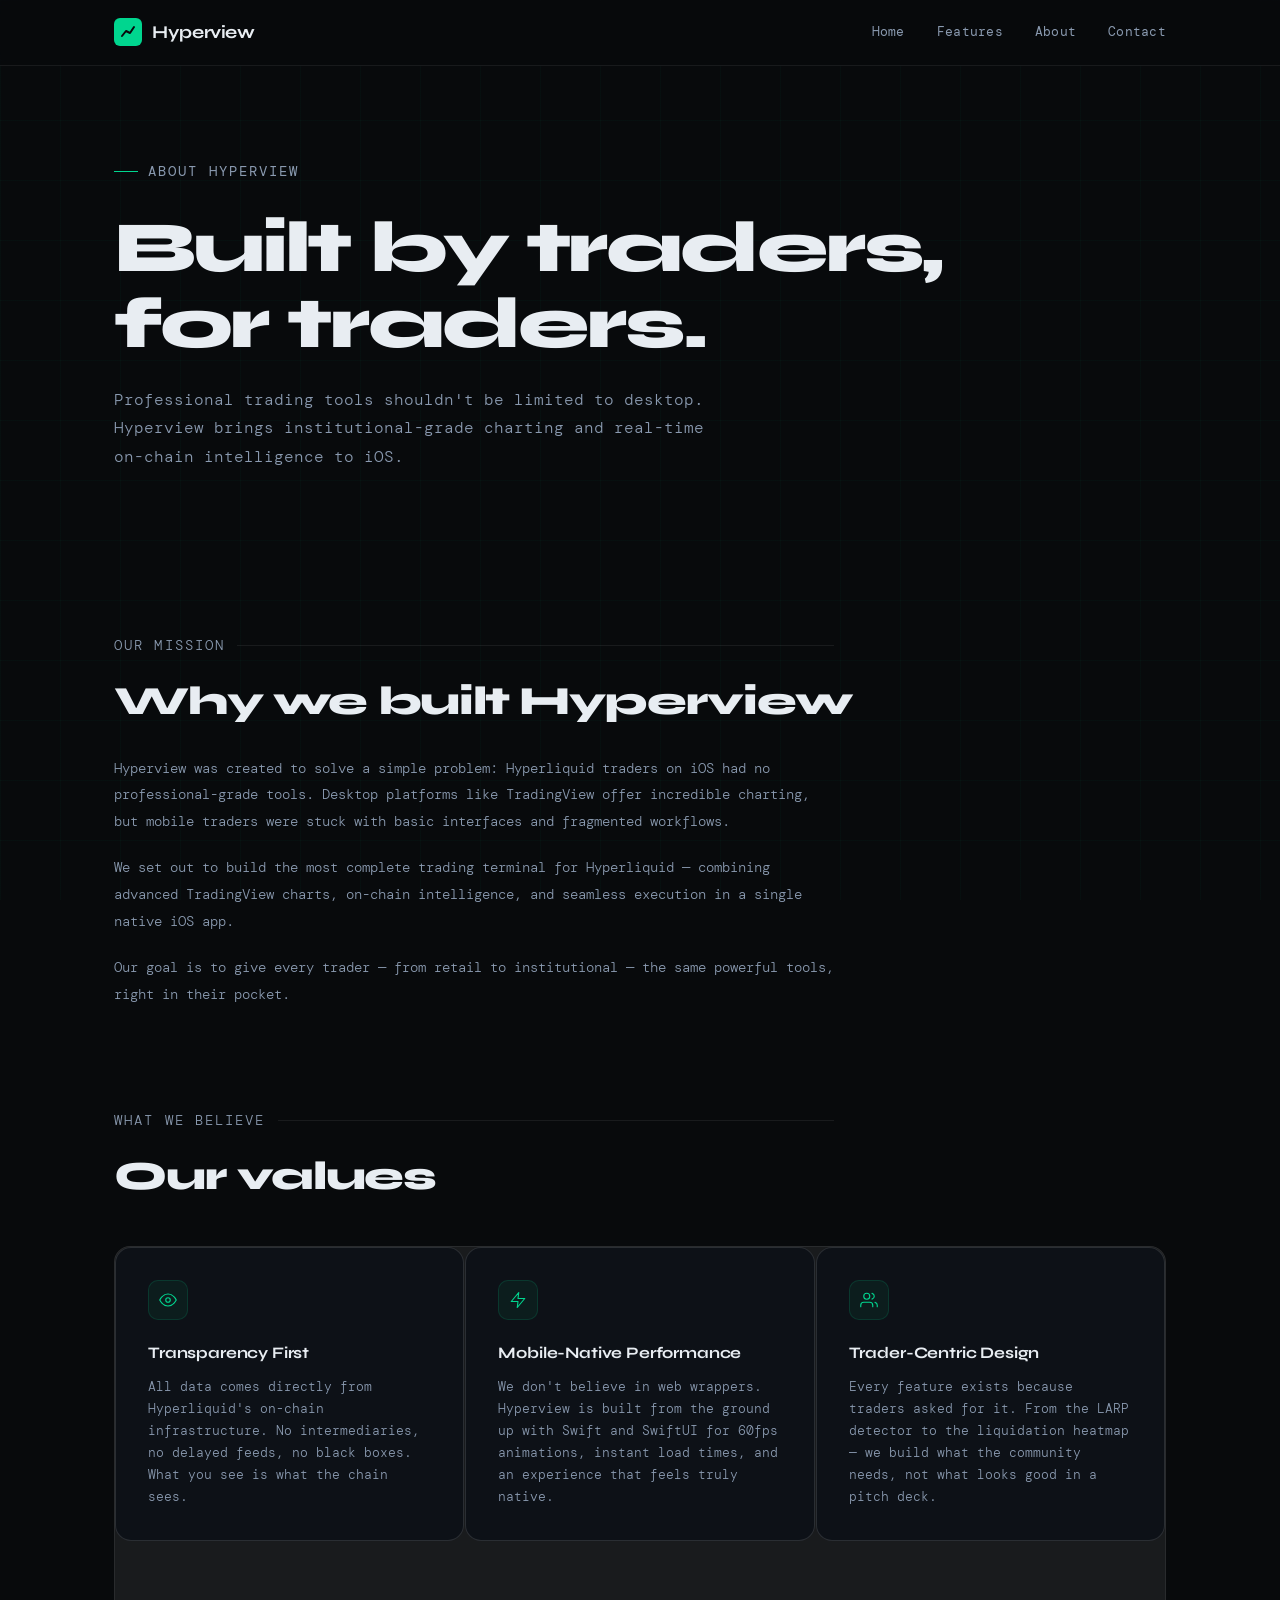
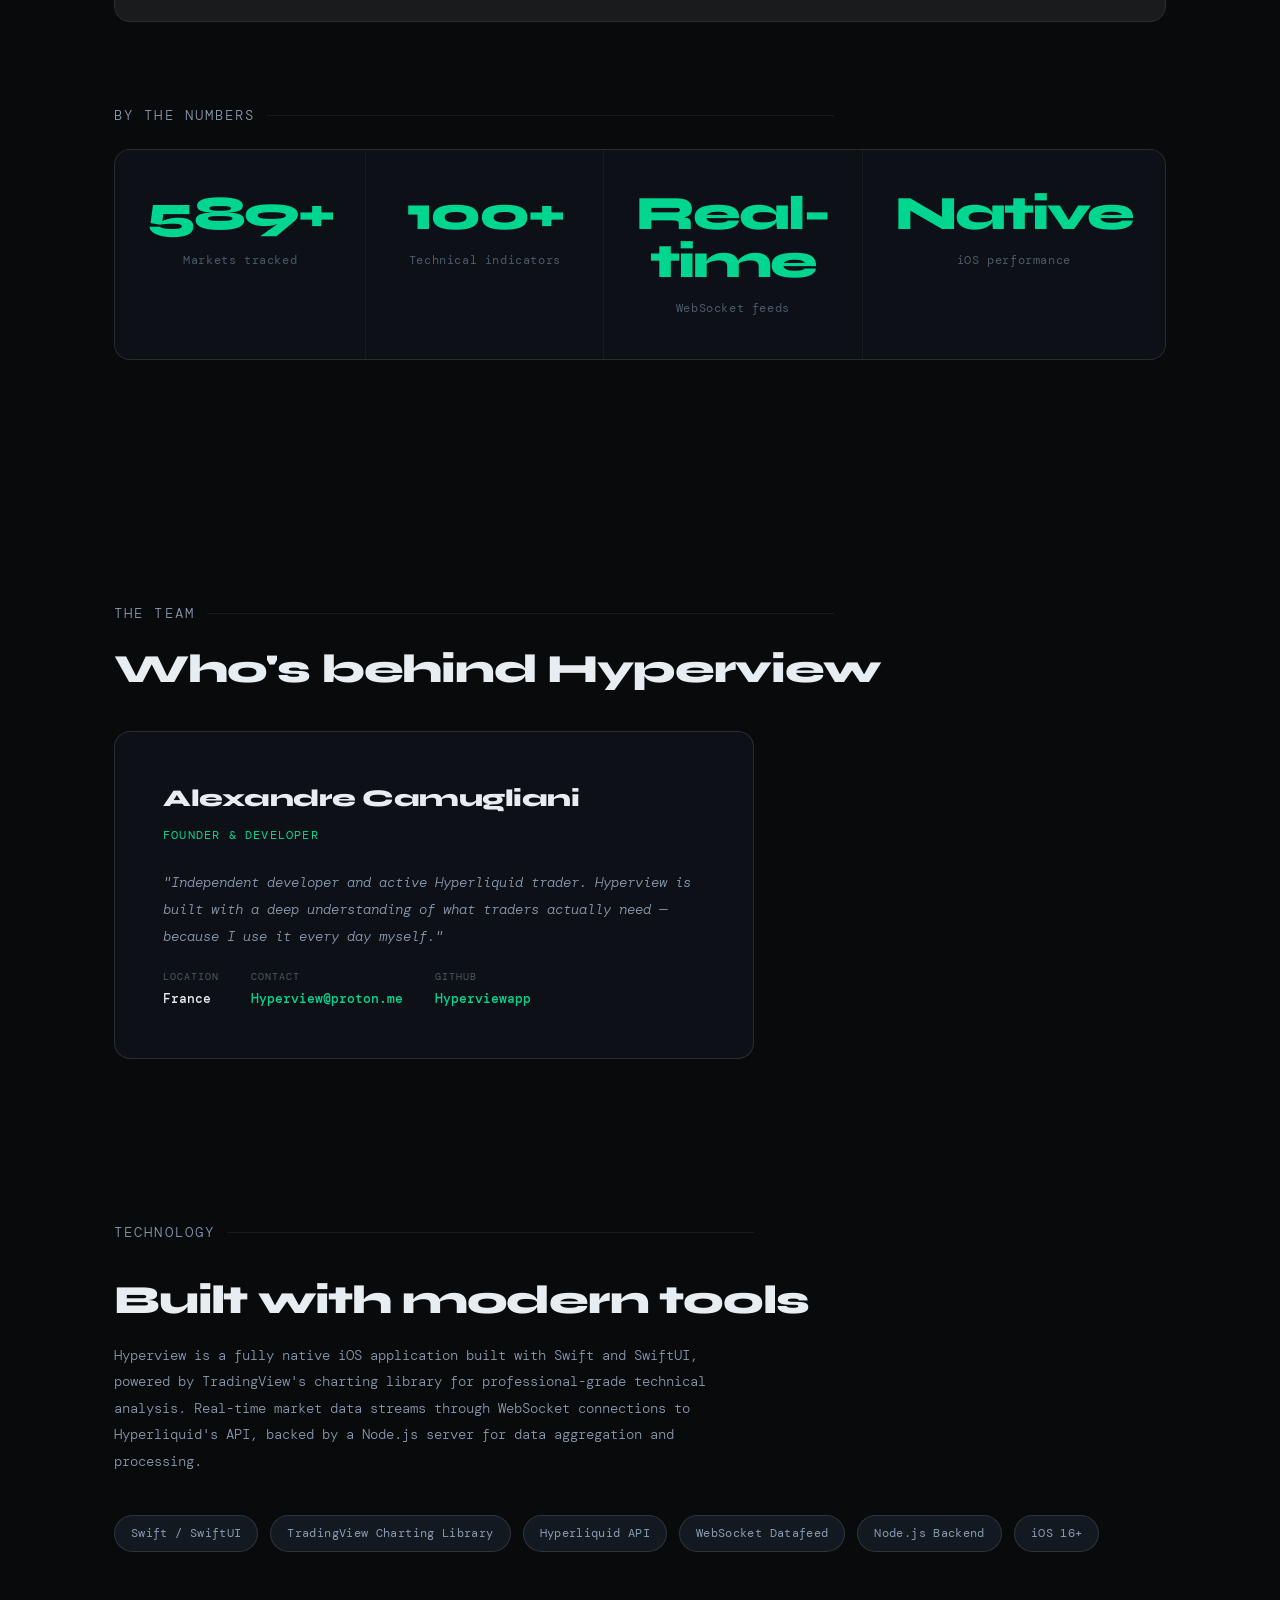
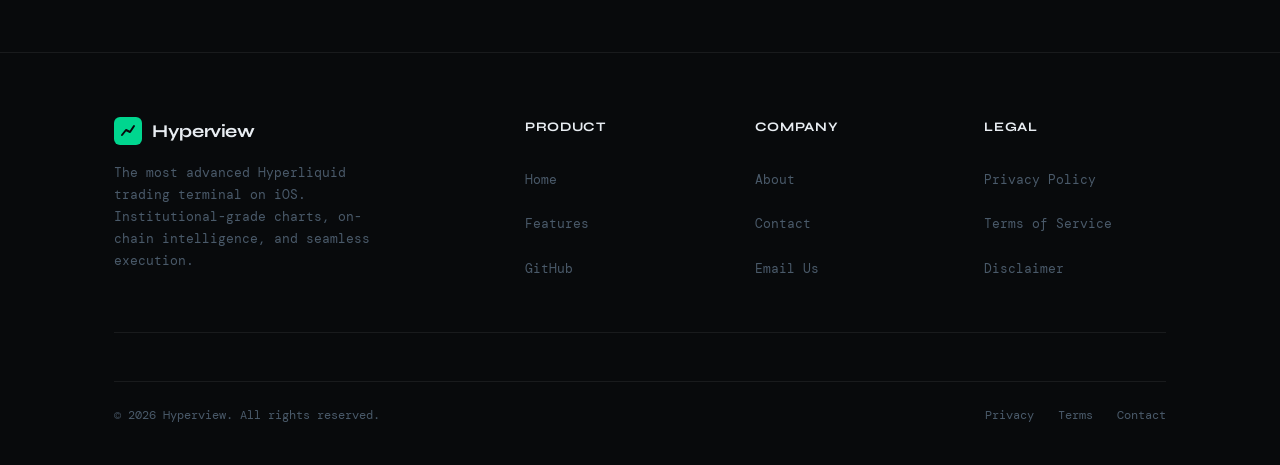
==== about.html @ 6c8280b0 "Add full website with subpages for TradingView partnership - Updated index.html with shared CSS, pro" ====
<!DOCTYPE html>
<html lang="en">
<head>
<meta charset="UTF-8">
<meta name="viewport" content="width=device-width, initial-scale=1.0">
<title>About — Hyperview</title>
<meta name="description" content="About Hyperview — the team and mission behind the most advanced Hyperliquid trading terminal on iOS.">
<link rel="preconnect" href="https://fonts.googleapis.com">
<link href="https://fonts.googleapis.com/css2?family=DM+Mono:wght@300;400;500&family=Syne:wght@400;500;600;700;800&display=swap" rel="stylesheet">
<link rel="stylesheet" href="style.css">
<style>
  /* Page-specific styles */
  .page-header {
    padding: 160px 0 80px;
    position: relative;
    z-index: 1;
  }

  .page-header h1 {
    font-size: clamp(42px, 7vw, 72px);
    font-weight: 800;
    line-height: 1.05;
    letter-spacing: -0.04em;
    margin-bottom: 24px;
  }

  .page-header .subtitle {
    font-family: 'DM Mono', monospace;
    font-size: 16px;
    color: var(--text2);
    max-width: 600px;
    line-height: 1.8;
    font-weight: 300;
  }

  .content-section {
    padding: 80px 0;
    position: relative;
    z-index: 1;
  }

  .content-section h2 {
    font-size: clamp(28px, 3.5vw, 40px);
    font-weight: 800;
    letter-spacing: -0.03em;
    line-height: 1.1;
    margin-bottom: 32px;
  }

  .content-section p {
    font-family: 'DM Mono', monospace;
    font-size: 14px;
    color: var(--text2);
    line-height: 1.9;
    font-weight: 300;
    max-width: 720px;
    margin-bottom: 20px;
  }

  .values-grid {
    display: grid;
    grid-template-columns: repeat(3, 1fr);
    gap: 1px;
    background: var(--border);
    border: 1px solid var(--border);
    border-radius: 16px;
    overflow: hidden;
    margin-top: 48px;
  }

  .value-card {
    background: var(--bg2);
    padding: 40px 32px;
    transition: background 0.2s;
  }

  .value-card:hover {
    background: var(--bg3);
  }

  .value-card h3 {
    font-size: 18px;
    font-weight: 700;
    margin-bottom: 16px;
    letter-spacing: -0.01em;
    color: var(--text);
  }

  .value-card p {
    font-family: 'DM Mono', monospace;
    font-size: 13px;
    color: var(--text2);
    line-height: 1.8;
    font-weight: 300;
    margin-bottom: 0;
    max-width: none;
  }

  .value-icon {
    width: 40px;
    height: 40px;
    background: var(--green-dim2);
    border: 1px solid rgba(0,214,143,0.15);
    border-radius: 10px;
    display: flex;
    align-items: center;
    justify-content: center;
    margin-bottom: 20px;
  }

  .value-icon svg {
    width: 18px;
    height: 18px;
    stroke: var(--green);
    fill: none;
    stroke-width: 1.5;
    stroke-linecap: round;
    stroke-linejoin: round;
  }

  .team-card {
    background: var(--bg2);
    border: 1px solid var(--border2);
    border-radius: 16px;
    padding: 48px;
    max-width: 640px;
    margin-top: 40px;
  }

  .team-name {
    font-size: 24px;
    font-weight: 800;
    letter-spacing: -0.02em;
    margin-bottom: 8px;
  }

  .team-role {
    font-family: 'DM Mono', monospace;
    font-size: 12px;
    color: var(--green);
    letter-spacing: 0.1em;
    text-transform: uppercase;
    margin-bottom: 24px;
  }

  .team-bio {
    font-family: 'DM Mono', monospace;
    font-size: 14px;
    color: var(--text2);
    line-height: 1.9;
    font-weight: 300;
    margin-bottom: 24px;
    font-style: italic;
  }

  .team-meta {
    display: flex;
    gap: 32px;
    flex-wrap: wrap;
  }

  .team-meta-item {
    display: flex;
    flex-direction: column;
    gap: 4px;
  }

  .team-meta-label {
    font-family: 'DM Mono', monospace;
    font-size: 10px;
    color: var(--text3);
    letter-spacing: 0.1em;
    text-transform: uppercase;
  }

  .team-meta-val {
    font-family: 'DM Mono', monospace;
    font-size: 13px;
    color: var(--text);
    font-weight: 500;
  }

  .team-meta-val a {
    color: var(--green);
    text-decoration: none;
    transition: color 0.2s;
  }

  .team-meta-val a:hover {
    color: var(--green2);
  }

  .tech-section {
    padding: 80px 0 100px;
    position: relative;
    z-index: 1;
  }

  .tech-section h2 {
    font-size: clamp(28px, 3.5vw, 40px);
    font-weight: 800;
    letter-spacing: -0.03em;
    line-height: 1.1;
    margin-bottom: 20px;
  }

  .tech-section p {
    font-family: 'DM Mono', monospace;
    font-size: 14px;
    color: var(--text2);
    line-height: 1.9;
    font-weight: 300;
    max-width: 640px;
    margin-bottom: 32px;
  }

  /* Footer full */
  .footer-full {
    border-top: 1px solid var(--border);
    padding: 64px 0 40px;
    position: relative;
    z-index: 1;
  }

  .footer-grid {
    display: grid;
    grid-template-columns: 2fr 1fr 1fr 1fr;
    gap: 48px;
    margin-bottom: 48px;
  }

  .footer-brand p {
    font-family: 'DM Mono', monospace;
    font-size: 13px;
    color: var(--text3);
    line-height: 1.7;
    margin-top: 16px;
    max-width: 280px;
  }

  .footer-col h4 {
    font-size: 13px;
    font-weight: 700;
    letter-spacing: 0.05em;
    text-transform: uppercase;
    color: var(--text);
    margin-bottom: 20px;
  }

  .footer-col a {
    display: block;
    font-family: 'DM Mono', monospace;
    font-size: 13px;
    color: var(--text3);
    text-decoration: none;
    margin-bottom: 12px;
    transition: color 0.2s;
  }

  .footer-col a:hover {
    color: var(--green);
  }

  .footer-bottom {
    border-top: 1px solid var(--border);
    padding-top: 24px;
    display: flex;
    align-items: center;
    justify-content: space-between;
    flex-wrap: wrap;
    gap: 16px;
  }

  .footer-bottom p {
    font-family: 'DM Mono', monospace;
    font-size: 12px;
    color: var(--text3);
  }

  .footer-legal {
    display: flex;
    gap: 24px;
  }

  .footer-legal a {
    font-family: 'DM Mono', monospace;
    font-size: 12px;
    color: var(--text3);
    text-decoration: none;
    transition: color 0.2s;
  }

  .footer-legal a:hover {
    color: var(--green);
  }

  /* Nav links for multi-page */
  .nav-links {
    display: flex;
    align-items: center;
    gap: 32px;
  }

  .nav-links a {
    font-family: 'DM Mono', monospace;
    font-size: 13px;
    color: var(--text2);
    text-decoration: none;
    transition: color 0.2s;
    letter-spacing: 0.02em;
  }

  .nav-links a:hover {
    color: var(--green);
  }

  .menu-toggle {
    display: none;
    flex-direction: column;
    gap: 5px;
    background: none;
    border: none;
    cursor: pointer;
    padding: 4px;
  }

  .menu-toggle span {
    display: block;
    width: 20px;
    height: 2px;
    background: var(--text);
    border-radius: 1px;
    transition: transform 0.2s, opacity 0.2s;
  }

  @media (max-width: 768px) {
    .values-grid {
      grid-template-columns: 1fr;
    }

    .footer-grid {
      grid-template-columns: 1fr 1fr;
      gap: 32px;
    }

    .nav-links {
      display: none;
      position: absolute;
      top: 100%;
      left: 0;
      right: 0;
      flex-direction: column;
      background: rgba(8,10,12,0.95);
      backdrop-filter: blur(12px);
      padding: 24px;
      gap: 16px;
      border-bottom: 1px solid var(--border);
    }

    nav.nav-open .nav-links {
      display: flex;
    }

    .menu-toggle {
      display: flex;
    }

    .team-card {
      padding: 32px 24px;
    }
  }

  @media (max-width: 480px) {
    .footer-grid {
      grid-template-columns: 1fr;
      gap: 32px;
    }

    .team-meta {
      flex-direction: column;
      gap: 16px;
    }
  }
</style>
</head>
<body>

<nav>
  <div class="inner">
    <a href="/" class="logo">
      <div class="logo-mark"><svg viewBox="0 0 16 16"><path d="M2 12 L6 7 L10 9 L14 3" stroke="#080a0c" stroke-width="2" fill="none" stroke-linecap="round" stroke-linejoin="round"/></svg></div>
      Hyperview
    </a>
    <div class="nav-links">
      <a href="/">Home</a>
      <a href="/features.html">Features</a>
      <a href="/about.html">About</a>
      <a href="/contact.html">Contact</a>
    </div>
    <button class="menu-toggle" onclick="document.querySelector('nav').classList.toggle('nav-open')"><span></span><span></span><span></span></button>
  </div>
</nav>

<main>

  <!-- PAGE HEADER -->
  <div class="page-header">
    <div class="container">
      <div class="fade-up">
        <p class="hero-eyebrow">About Hyperview</p>
      </div>
      <div class="fade-up">
        <h1>Built by traders,<br>for traders.</h1>
      </div>
      <div class="fade-up">
        <p class="subtitle">Professional trading tools shouldn't be limited to desktop. Hyperview brings institutional-grade charting and real-time on-chain intelligence to iOS.</p>
      </div>
    </div>
  </div>

  <!-- OUR MISSION -->
  <section class="content-section">
    <div class="container">
      <p class="section-label">Our Mission</p>
      <h2>Why we built <span class="accent">Hyperview</span></h2>
      <p>Hyperview was created to solve a simple problem: Hyperliquid traders on iOS had no professional-grade tools. Desktop platforms like TradingView offer incredible charting, but mobile traders were stuck with basic interfaces and fragmented workflows.</p>
      <p>We set out to build the most complete trading terminal for Hyperliquid — combining advanced TradingView charts, on-chain intelligence, and seamless execution in a single native iOS app.</p>
      <p>Our goal is to give every trader — from retail to institutional — the same powerful tools, right in their pocket.</p>
    </div>
  </section>

  <!-- WHAT WE BELIEVE -->
  <section class="content-section" style="padding-top: 0;">
    <div class="container">
      <p class="section-label">What We Believe</p>
      <h2>Our values</h2>
      <div class="values-grid">
        <div class="value-card">
          <div class="value-icon">
            <svg viewBox="0 0 24 24"><path d="M1 12s4-8 11-8 11 8 11 8-4 8-11 8-11-8-11-8z"/><circle cx="12" cy="12" r="3"/></svg>
          </div>
          <h3>Transparency First</h3>
          <p>All data comes directly from Hyperliquid's on-chain infrastructure. No intermediaries, no delayed feeds, no black boxes. What you see is what the chain sees.</p>
        </div>
        <div class="value-card">
          <div class="value-icon">
            <svg viewBox="0 0 24 24"><path d="M13 2L3 14h9l-1 8 10-12h-9l1-8z"/></svg>
          </div>
          <h3>Mobile-Native Performance</h3>
          <p>We don't believe in web wrappers. Hyperview is built from the ground up with Swift and SwiftUI for 60fps animations, instant load times, and an experience that feels truly native.</p>
        </div>
        <div class="value-card">
          <div class="value-icon">
            <svg viewBox="0 0 24 24"><path d="M17 21v-2a4 4 0 0 0-4-4H5a4 4 0 0 0-4 4v2"/><circle cx="9" cy="7" r="4"/><path d="M23 21v-2a4 4 0 0 0-3-3.87"/><path d="M16 3.13a4 4 0 0 1 0 7.75"/></svg>
          </div>
          <h3>Trader-Centric Design</h3>
          <p>Every feature exists because traders asked for it. From the LARP detector to the liquidation heatmap — we build what the community needs, not what looks good in a pitch deck.</p>
        </div>
      </div>
    </div>
  </section>

  <!-- BY THE NUMBERS -->
  <section class="content-section" style="padding-top: 0;">
    <div class="container">
      <p class="section-label">By the Numbers</p>
      <div class="stats-row" style="grid-template-columns: repeat(4, 1fr);">
        <div class="stat-box">
          <span class="stat-num">589+</span>
          <span class="stat-label">Markets tracked</span>
        </div>
        <div class="stat-box">
          <span class="stat-num">100+</span>
          <span class="stat-label">Technical indicators</span>
        </div>
        <div class="stat-box">
          <span class="stat-num">Real-time</span>
          <span class="stat-label">WebSocket feeds</span>
        </div>
        <div class="stat-box">
          <span class="stat-num">Native</span>
          <span class="stat-label">iOS performance</span>
        </div>
      </div>
    </div>
  </section>

  <!-- THE TEAM -->
  <section class="content-section">
    <div class="container">
      <p class="section-label">The Team</p>
      <h2>Who's behind Hyperview</h2>
      <div class="team-card">
        <div class="team-name">Alexandre Camugliani</div>
        <div class="team-role">Founder & Developer</div>
        <p class="team-bio">"Independent developer and active Hyperliquid trader. Hyperview is built with a deep understanding of what traders actually need — because I use it every day myself."</p>
        <div class="team-meta">
          <div class="team-meta-item">
            <span class="team-meta-label">Location</span>
            <span class="team-meta-val">France</span>
          </div>
          <div class="team-meta-item">
            <span class="team-meta-label">Contact</span>
            <span class="team-meta-val"><a href="mailto:Hyperview@proton.me">Hyperview@proton.me</a></span>
          </div>
          <div class="team-meta-item">
            <span class="team-meta-label">GitHub</span>
            <span class="team-meta-val"><a href="https://github.com/Hyperviewapp">Hyperviewapp</a></span>
          </div>
        </div>
      </div>
    </div>
  </section>

  <!-- TECHNOLOGY -->
  <section class="tech-section">
    <div class="container">
      <p class="section-label">Technology</p>
      <h2>Built with modern tools</h2>
      <p>Hyperview is a fully native iOS application built with Swift and SwiftUI, powered by TradingView's charting library for professional-grade technical analysis. Real-time market data streams through WebSocket connections to Hyperliquid's API, backed by a Node.js server for data aggregation and processing.</p>
      <div class="tech-row">
        <span class="tech-pill">Swift / SwiftUI</span>
        <span class="tech-pill">TradingView Charting Library</span>
        <span class="tech-pill">Hyperliquid API</span>
        <span class="tech-pill">WebSocket Datafeed</span>
        <span class="tech-pill">Node.js Backend</span>
        <span class="tech-pill">iOS 16+</span>
      </div>
    </div>
  </section>

</main>

<!-- FOOTER -->
<footer class="footer-full">
  <div class="container">
    <div class="footer-grid">
      <div class="footer-brand">
        <a href="/" class="logo">
          <div class="logo-mark"><svg viewBox="0 0 16 16"><path d="M2 12 L6 7 L10 9 L14 3" stroke="#080a0c" stroke-width="2" fill="none" stroke-linecap="round" stroke-linejoin="round"/></svg></div>
          Hyperview
        </a>
        <p>The most advanced Hyperliquid trading terminal on iOS. Institutional-grade charts, on-chain intelligence, and seamless execution.</p>
      </div>
      <div class="footer-col">
        <h4>Product</h4>
        <a href="/">Home</a>
        <a href="/features.html">Features</a>
        <a href="https://github.com/Hyperviewapp">GitHub</a>
      </div>
      <div class="footer-col">
        <h4>Company</h4>
        <a href="/about.html">About</a>
        <a href="/contact.html">Contact</a>
        <a href="mailto:Hyperview@proton.me">Email Us</a>
      </div>
      <div class="footer-col">
        <h4>Legal</h4>
        <a href="/privacy.html">Privacy Policy</a>
        <a href="/terms.html">Terms of Service</a>
        <a href="/disclaimer.html">Disclaimer</a>
      </div>
    </div>
    <div class="footer-bottom">
      <p>&copy; 2026 Hyperview. All rights reserved.</p>
      <div class="footer-legal">
        <a href="/privacy.html">Privacy</a>
        <a href="/terms.html">Terms</a>
        <a href="/contact.html">Contact</a>
      </div>
    </div>
  </div>
</footer>

</body>
</html>
---- style.css ----
/* ============================================
   HYPERVIEW — Shared Stylesheet
   ============================================ */

*, *::before, *::after { box-sizing: border-box; margin: 0; padding: 0; }

:root {
  --bg: #080a0c;
  --bg2: #0d1117;
  --bg3: #131920;
  --border: rgba(255,255,255,0.07);
  --border2: rgba(255,255,255,0.12);
  --green: #00d68f;
  --green2: #00b87a;
  --green-dim: rgba(0,214,143,0.12);
  --green-dim2: rgba(0,214,143,0.06);
  --text: #e8edf2;
  --text2: #8a9ab0;
  --text3: #4a5a6a;
  --red: #ff4d6a;
  --blue: #3b82f6;
}

html { scroll-behavior: smooth; }

body {
  background: var(--bg);
  color: var(--text);
  font-family: 'Syne', sans-serif;
  line-height: 1.6;
  overflow-x: hidden;
}

/* GRID BACKGROUND */
body::before {
  content: '';
  position: fixed;
  inset: 0;
  background-image:
    linear-gradient(rgba(0,214,143,0.03) 1px, transparent 1px),
    linear-gradient(90deg, rgba(0,214,143,0.03) 1px, transparent 1px);
  background-size: 60px 60px;
  pointer-events: none;
  z-index: 0;
}

.container { max-width: 1100px; margin: 0 auto; padding: 0 24px; position: relative; z-index: 1; }

/* ============================================
   NAV
   ============================================ */
nav {
  position: fixed;
  top: 0; left: 0; right: 0;
  z-index: 100;
  padding: 18px 0;
  border-bottom: 1px solid var(--border);
  background: rgba(8,10,12,0.85);
  backdrop-filter: blur(12px);
}

nav .inner {
  max-width: 1100px;
  margin: 0 auto;
  padding: 0 24px;
  display: flex;
  align-items: center;
  justify-content: space-between;
}

.logo {
  display: flex;
  align-items: center;
  gap: 10px;
  font-size: 18px;
  font-weight: 700;
  letter-spacing: -0.02em;
  color: var(--text);
  text-decoration: none;
}

.logo-mark {
  width: 28px;
  height: 28px;
  background: var(--green);
  border-radius: 6px;
  display: flex;
  align-items: center;
  justify-content: center;
}

.logo-mark svg { width: 16px; height: 16px; fill: #080a0c; }

.nav-badge {
  font-family: 'DM Mono', monospace;
  font-size: 11px;
  font-weight: 400;
  color: var(--green);
  background: var(--green-dim);
  border: 1px solid rgba(0,214,143,0.2);
  padding: 4px 10px;
  border-radius: 20px;
  letter-spacing: 0.05em;
}

/* NAV LINKS */
.nav-links { display: flex; align-items: center; gap: 32px; }
.nav-links a { font-family: 'DM Mono', monospace; font-size: 13px; color: var(--text2); text-decoration: none; transition: color 0.2s; letter-spacing: 0.02em; }
.nav-links a:hover { color: var(--green); }

/* HAMBURGER MENU */
.menu-toggle { display: none; background: none; border: none; cursor: pointer; padding: 8px; flex-direction: column; gap: 5px; }
.menu-toggle span { display: block; width: 22px; height: 2px; background: var(--text2); border-radius: 2px; transition: 0.3s; }

@media (max-width: 768px) {
  .menu-toggle { display: flex; }
  .nav-links {
    display: none;
    position: absolute;
    top: 100%;
    left: 0;
    right: 0;
    background: rgba(8,10,12,0.95);
    backdrop-filter: blur(12px);
    flex-direction: column;
    padding: 24px;
    border-bottom: 1px solid var(--border);
    gap: 20px;
  }
  nav.nav-open .nav-links { display: flex; }
}

/* ============================================
   HERO
   ============================================ */
.hero {
  padding: 160px 0 100px;
  position: relative;
  z-index: 1;
}

.hero-eyebrow {
  font-family: 'DM Mono', monospace;
  font-size: 12px;
  font-weight: 400;
  color: var(--green);
  letter-spacing: 0.15em;
  text-transform: uppercase;
  margin-bottom: 28px;
  display: flex;
  align-items: center;
  gap: 10px;
}

.hero-eyebrow::before {
  content: '';
  display: block;
  width: 24px;
  height: 1px;
  background: var(--green);
}

.hero h1 {
  font-size: clamp(42px, 7vw, 82px);
  font-weight: 800;
  line-height: 1.0;
  letter-spacing: -0.04em;
  margin-bottom: 28px;
  color: var(--text);
}

.hero h1 .accent { color: var(--green); }

.hero-desc {
  font-size: 18px;
  font-weight: 400;
  color: var(--text2);
  max-width: 520px;
  line-height: 1.7;
  margin-bottom: 48px;
  font-family: 'DM Mono', monospace;
}

.hero-actions {
  display: flex;
  align-items: center;
  gap: 16px;
  flex-wrap: wrap;
}

.btn-primary {
  display: inline-flex;
  align-items: center;
  gap: 8px;
  background: var(--green);
  color: #080a0c;
  font-family: 'Syne', sans-serif;
  font-size: 14px;
  font-weight: 700;
  padding: 14px 28px;
  border-radius: 8px;
  text-decoration: none;
  letter-spacing: 0.01em;
  transition: background 0.2s, transform 0.15s;
}

.btn-primary:hover { background: var(--green2); transform: translateY(-1px); }

.btn-secondary {
  display: inline-flex;
  align-items: center;
  gap: 8px;
  background: transparent;
  color: var(--text2);
  font-family: 'DM Mono', monospace;
  font-size: 13px;
  font-weight: 400;
  padding: 14px 24px;
  border-radius: 8px;
  text-decoration: none;
  border: 1px solid var(--border2);
  transition: border-color 0.2s, color 0.2s;
}

.btn-secondary:hover { border-color: var(--green); color: var(--green); }

.hero-markets {
  display: inline-flex;
  align-items: baseline;
  gap: 10px;
  margin-bottom: 32px;
  padding: 12px 20px;
  background: var(--green-dim2);
  border: 1px solid rgba(0,214,143,0.15);
  border-radius: 10px;
}

.markets-num {
  font-size: 22px;
  font-weight: 800;
  color: var(--green);
  letter-spacing: -0.03em;
}

.markets-text {
  font-family: 'DM Mono', monospace;
  font-size: 13px;
  color: var(--text2);
}

.markets-sep {
  color: var(--text3);
  font-size: 14px;
  line-height: 1;
  align-self: center;
}

.markets-hip {
  font-family: 'DM Mono', monospace;
  font-size: 12px;
  color: var(--green);
  background: var(--green-dim);
  border: 1px solid rgba(0,214,143,0.2);
  padding: 3px 10px;
  border-radius: 20px;
  align-self: center;
}

/* ============================================
   CHART PREVIEW
   ============================================ */
.chart-preview {
  margin-top: 80px;
  border-radius: 16px;
  border: 1px solid var(--border2);
  background: var(--bg2);
  overflow: hidden;
  position: relative;
}

.chart-topbar {
  display: flex;
  align-items: center;
  justify-content: space-between;
  padding: 12px 20px;
  border-bottom: 1px solid var(--border);
  background: var(--bg3);
}

.chart-pair {
  display: flex;
  align-items: center;
  gap: 10px;
}

.pair-icon {
  width: 28px;
  height: 28px;
  background: var(--green-dim);
  border-radius: 50%;
  border: 1px solid rgba(0,214,143,0.3);
  display: flex;
  align-items: center;
  justify-content: center;
  font-family: 'DM Mono', monospace;
  font-size: 9px;
  color: var(--green);
  font-weight: 500;
}

.pair-name {
  font-size: 14px;
  font-weight: 700;
  letter-spacing: 0.02em;
}

.pair-interval {
  font-family: 'DM Mono', monospace;
  font-size: 11px;
  color: var(--text3);
  margin-left: 4px;
}

.chart-price {
  display: flex;
  align-items: baseline;
  gap: 8px;
}

.price-val {
  font-family: 'DM Mono', monospace;
  font-size: 16px;
  font-weight: 500;
  color: var(--text);
}

.price-chg {
  font-family: 'DM Mono', monospace;
  font-size: 12px;
  color: var(--green);
}

.chart-area {
  padding: 20px;
  height: 240px;
  position: relative;
  overflow: hidden;
}

.chart-svg { width: 100%; height: 100%; }

/* ============================================
   FEATURE BLOCKS
   ============================================ */
.feature-block {
  display: grid;
  grid-template-columns: 1fr 1fr;
  gap: 80px;
  align-items: center;
  margin-bottom: 120px;
}

.feature-block.reverse { direction: rtl; }
.feature-block.reverse > * { direction: ltr; }

.feature-tag {
  font-family: 'DM Mono', monospace;
  font-size: 11px;
  letter-spacing: 0.15em;
  text-transform: uppercase;
  color: var(--green);
  margin-bottom: 16px;
}

.feature-block-text h2 {
  font-size: clamp(28px, 3.5vw, 40px);
  font-weight: 800;
  letter-spacing: -0.03em;
  line-height: 1.1;
  margin-bottom: 20px;
}

.feature-block-text p {
  font-family: 'DM Mono', monospace;
  font-size: 14px;
  color: var(--text2);
  line-height: 1.8;
  margin-bottom: 24px;
  font-weight: 300;
}

.feature-block-text .highlight {
  color: var(--green);
  font-weight: 500;
}

.feature-list {
  list-style: none;
  display: flex;
  flex-direction: column;
  gap: 10px;
}

.feature-list li {
  font-family: 'DM Mono', monospace;
  font-size: 13px;
  color: var(--text2);
  display: flex;
  align-items: center;
  gap: 10px;
}

.feature-list li::before {
  content: '';
  display: block;
  width: 6px;
  height: 6px;
  border-radius: 50%;
  background: var(--green);
  flex-shrink: 0;
}

/* ============================================
   MOCK CARDS
   ============================================ */
.feature-block-visual {
  display: flex;
  align-items: center;
  justify-content: center;
}

.mock-card {
  background: var(--bg2);
  border: 1px solid var(--border2);
  border-radius: 16px;
  padding: 24px;
  width: 100%;
  max-width: 340px;
}

.mock-header {
  display: flex;
  align-items: center;
  justify-content: space-between;
  margin-bottom: 20px;
}

.mock-title {
  font-size: 15px;
  font-weight: 700;
  letter-spacing: -0.01em;
}

.mock-badge {
  font-family: 'DM Mono', monospace;
  font-size: 10px;
  font-weight: 500;
  padding: 4px 10px;
  border-radius: 20px;
  letter-spacing: 0.05em;
}

.mock-badge.long { background: rgba(0,214,143,0.12); color: var(--green); border: 1px solid rgba(0,214,143,0.2); }
.mock-badge.neutral { background: rgba(255,255,255,0.06); color: var(--text2); border: 1px solid var(--border2); }
.mock-badge.purple { background: rgba(139,92,246,0.12); color: #a78bfa; border: 1px solid rgba(139,92,246,0.2); }
.mock-badge.green-badge { background: rgba(0,214,143,0.12); color: var(--green); border: 1px solid rgba(0,214,143,0.2); }

.mock-pnl {
  font-size: 32px;
  font-weight: 800;
  letter-spacing: -0.03em;
  line-height: 1;
  margin-bottom: 6px;
  display: block;
}

.mock-pnl-sub {
  font-family: 'DM Mono', monospace;
  font-size: 12px;
  color: var(--text3);
  margin-bottom: 20px;
}

.mock-divider {
  height: 1px;
  background: var(--border);
  margin: 16px 0;
}

.mock-row {
  display: flex;
  justify-content: space-between;
  align-items: center;
  margin-bottom: 10px;
}

.mock-label {
  font-family: 'DM Mono', monospace;
  font-size: 12px;
  color: var(--text3);
}

.mock-val {
  font-family: 'DM Mono', monospace;
  font-size: 13px;
  color: var(--text);
  font-weight: 500;
}

.mock-larp {
  display: flex;
  align-items: center;
  gap: 8px;
}

.larp-dot {
  width: 8px;
  height: 8px;
  border-radius: 50%;
  flex-shrink: 0;
}

.green-dot { background: var(--green); box-shadow: 0 0 6px var(--green); }

.larp-score {
  font-family: 'DM Mono', monospace;
  font-size: 12px;
  font-weight: 500;
  margin-left: auto;
}

.mock-stats-grid {
  display: grid;
  grid-template-columns: 1fr 1fr;
  gap: 12px;
  margin-bottom: 4px;
}

.mock-stat {
  background: var(--bg3);
  border-radius: 10px;
  padding: 12px;
  display: flex;
  flex-direction: column;
  gap: 4px;
}

.mock-stat-val {
  font-size: 18px;
  font-weight: 800;
  letter-spacing: -0.02em;
}

.mock-stat-label {
  font-family: 'DM Mono', monospace;
  font-size: 10px;
  color: var(--text3);
  letter-spacing: 0.03em;
}

/* ============================================
   LEADERBOARD
   ============================================ */
.mock-leaderboard { display: flex; flex-direction: column; gap: 12px; }

.lb-row {
  display: flex;
  align-items: center;
  gap: 12px;
  padding: 10px 12px;
  background: var(--bg3);
  border-radius: 10px;
}

.lb-rank {
  font-family: 'DM Mono', monospace;
  font-size: 11px;
  color: var(--text3);
  width: 20px;
  flex-shrink: 0;
}

.lb-info {
  flex: 1;
  display: flex;
  flex-direction: column;
  gap: 2px;
}

.lb-addr {
  font-family: 'DM Mono', monospace;
  font-size: 12px;
  font-weight: 500;
  color: var(--text);
}

.lb-pos {
  font-family: 'DM Mono', monospace;
  font-size: 10px;
  color: var(--text3);
}

.lb-right {
  display: flex;
  flex-direction: column;
  align-items: flex-end;
  gap: 4px;
}

.lb-pnl {
  font-family: 'DM Mono', monospace;
  font-size: 12px;
  font-weight: 500;
}

.copy-btn {
  font-family: 'DM Mono', monospace;
  font-size: 10px;
  color: var(--green);
  background: var(--green-dim);
  border: 1px solid rgba(0,214,143,0.2);
  border-radius: 6px;
  padding: 3px 8px;
  cursor: pointer;
  letter-spacing: 0.03em;
}

/* ============================================
   STAKING ACTIONS
   ============================================ */
.mock-actions {
  display: flex;
  gap: 8px;
}

.mock-action-btn {
  flex: 1;
  font-family: 'DM Mono', monospace;
  font-size: 12px;
  padding: 10px;
  border-radius: 8px;
  cursor: pointer;
  font-weight: 500;
}

.mock-action-btn.primary {
  background: var(--green);
  color: #080a0c;
  border: none;
}

.mock-action-btn.secondary {
  background: transparent;
  color: var(--text2);
  border: 1px solid var(--border2);
}

.green { color: var(--green); }
.red { color: var(--red); }

/* ============================================
   SECTIONS
   ============================================ */
.section {
  padding: 100px 0;
  position: relative;
  z-index: 1;
}

.section-label {
  font-family: 'DM Mono', monospace;
  font-size: 11px;
  letter-spacing: 0.15em;
  text-transform: uppercase;
  color: var(--text3);
  margin-bottom: 48px;
  display: flex;
  align-items: center;
  gap: 12px;
}

.section-label::after {
  content: '';
  flex: 1;
  height: 1px;
  background: var(--border);
}

/* ============================================
   FEATURES GRID
   ============================================ */
.features-grid {
  display: grid;
  grid-template-columns: repeat(auto-fit, minmax(280px, 1fr));
  gap: 1px;
  background: var(--border);
  border: 1px solid var(--border);
  border-radius: 16px;
  overflow: hidden;
}

.feature-card {
  background: var(--bg2);
  padding: 36px 32px;
  transition: background 0.2s;
}

.feature-card:hover { background: var(--bg3); }

.feature-icon {
  width: 40px;
  height: 40px;
  background: var(--green-dim2);
  border: 1px solid rgba(0,214,143,0.15);
  border-radius: 10px;
  display: flex;
  align-items: center;
  justify-content: center;
  margin-bottom: 20px;
}

.feature-icon svg { width: 18px; height: 18px; stroke: var(--green); fill: none; stroke-width: 1.5; stroke-linecap: round; stroke-linejoin: round; }

.feature-card h3 {
  font-size: 16px;
  font-weight: 700;
  margin-bottom: 10px;
  letter-spacing: -0.01em;
}

.feature-card p {
  font-size: 14px;
  color: var(--text2);
  font-family: 'DM Mono', monospace;
  font-weight: 300;
  line-height: 1.7;
}

/* ============================================
   STATS
   ============================================ */
.stats-row {
  display: grid;
  grid-template-columns: repeat(3, 1fr);
  gap: 1px;
  background: var(--border);
  border: 1px solid var(--border);
  border-radius: 16px;
  overflow: hidden;
  margin-bottom: 80px;
}

.stat-box {
  background: var(--bg2);
  padding: 40px 32px;
  text-align: center;
}

.stat-num {
  font-size: 48px;
  font-weight: 800;
  letter-spacing: -0.04em;
  color: var(--green);
  display: block;
  line-height: 1;
  margin-bottom: 8px;
}

.stat-label {
  font-family: 'DM Mono', monospace;
  font-size: 12px;
  color: var(--text3);
  letter-spacing: 0.05em;
}

/* ============================================
   TECH STACK
   ============================================ */
.tech-row {
  display: flex;
  gap: 12px;
  flex-wrap: wrap;
  margin-top: 40px;
}

.tech-pill {
  font-family: 'DM Mono', monospace;
  font-size: 12px;
  color: var(--text2);
  background: var(--bg3);
  border: 1px solid var(--border2);
  padding: 8px 16px;
  border-radius: 20px;
  letter-spacing: 0.03em;
}

/* ============================================
   FOOTER
   ============================================ */
footer {
  border-top: 1px solid var(--border);
  padding: 60px 0 40px;
  position: relative;
  z-index: 1;
}

.footer-inner {
  display: flex;
  align-items: center;
  justify-content: space-between;
  flex-wrap: wrap;
  gap: 16px;
}

.footer-copy {
  font-family: 'DM Mono', monospace;
  font-size: 12px;
  color: var(--text3);
}

.footer-links {
  display: flex;
  gap: 24px;
}

.footer-links a {
  font-family: 'DM Mono', monospace;
  font-size: 12px;
  color: var(--text3);
  text-decoration: none;
  transition: color 0.2s;
}

.footer-links a:hover { color: var(--green); }

/* FOOTER GRID (new multi-column footer) */
.footer-grid {
  display: grid;
  grid-template-columns: 2fr 1fr 1fr 1fr;
  gap: 48px;
  padding-bottom: 40px;
  border-bottom: 1px solid var(--border);
  margin-bottom: 24px;
}

.footer-col {
  display: flex;
  flex-direction: column;
  gap: 12px;
}

.footer-col-title {
  font-size: 13px;
  font-weight: 700;
  color: var(--text);
  letter-spacing: 0.02em;
  margin-bottom: 4px;
}

.footer-col a {
  font-family: 'DM Mono', monospace;
  font-size: 12px;
  color: var(--text3);
  text-decoration: none;
  transition: color 0.2s;
}

.footer-col a:hover { color: var(--green); }

.footer-desc {
  font-family: 'DM Mono', monospace;
  font-size: 12px;
  color: var(--text3);
  line-height: 1.7;
  margin-top: 12px;
}

.footer-bottom {
  display: flex;
  justify-content: space-between;
  align-items: center;
}

.footer-bottom-links {
  display: flex;
  gap: 24px;
}

.footer-bottom-links a {
  font-family: 'DM Mono', monospace;
  font-size: 12px;
  color: var(--text3);
  text-decoration: none;
}

.footer-bottom-links a:hover { color: var(--green); }

@media (max-width: 768px) {
  .footer-grid { grid-template-columns: 1fr 1fr; gap: 32px; }
  .footer-bottom { flex-direction: column; gap: 12px; text-align: center; }
}

@media (max-width: 480px) {
  .footer-grid { grid-template-columns: 1fr; }
}

/* ============================================
   ANIMATIONS
   ============================================ */
@keyframes fadeUp {
  from { opacity: 0; transform: translateY(20px); }
  to { opacity: 1; transform: translateY(0); }
}

.fade-up {
  animation: fadeUp 0.6s ease forwards;
  opacity: 0;
}

.fade-up:nth-child(1) { animation-delay: 0.1s; }
.fade-up:nth-child(2) { animation-delay: 0.2s; }
.fade-up:nth-child(3) { animation-delay: 0.3s; }

@keyframes drawLine {
  from { stroke-dashoffset: 1000; }
  to { stroke-dashoffset: 0; }
}

.chart-line {
  stroke-dasharray: 1000;
  animation: drawLine 2s ease forwards;
  animation-delay: 0.5s;
}

/* ============================================
   RESPONSIVE — FEATURE BLOCKS
   ============================================ */
@media (max-width: 768px) {
  .feature-block { grid-template-columns: 1fr; gap: 40px; }
  .feature-block.reverse { direction: ltr; }
}

@media (max-width: 640px) {
  .stats-row { grid-template-columns: 1fr; }
  .hero { padding: 120px 0 60px; }
}

/* ============================================
   PAGE HEADER (subpages)
   ============================================ */
.page-header {
  padding: 140px 0 60px;
}

.page-header h1 {
  font-size: clamp(32px, 5vw, 52px);
  font-weight: 800;
  letter-spacing: -0.03em;
  margin-bottom: 16px;
}

.page-header p {
  font-family: 'DM Mono', monospace;
  font-size: 14px;
  color: var(--text2);
}

/* ============================================
   LEGAL CONTENT (privacy, terms, cookies)
   ============================================ */
.legal-content {
  padding-bottom: 100px;
}

.legal-content h2 {
  font-size: 22px;
  font-weight: 700;
  margin: 48px 0 16px;
  letter-spacing: -0.02em;
}

.legal-content h3 {
  font-size: 17px;
  font-weight: 600;
  margin: 32px 0 12px;
}

.legal-content p {
  font-family: 'DM Mono', monospace;
  font-size: 13px;
  color: var(--text2);
  line-height: 1.8;
  margin-bottom: 16px;
}

.legal-content ul {
  list-style: none;
  margin-bottom: 16px;
}

.legal-content ul li {
  font-family: 'DM Mono', monospace;
  font-size: 13px;
  color: var(--text2);
  line-height: 1.8;
  padding-left: 20px;
  position: relative;
}

.legal-content ul li::before {
  content: '';
  position: absolute;
  left: 0;
  top: 10px;
  width: 6px;
  height: 6px;
  border-radius: 50%;
  background: var(--green);
}

.legal-content .last-updated {
  font-family: 'DM Mono', monospace;
  font-size: 12px;
  color: var(--text3);
  margin-bottom: 40px;
}

/* ============================================
   CONTACT PAGE
   ============================================ */
.contact-grid {
  display: grid;
  grid-template-columns: 1fr 1fr;
  gap: 60px;
  padding-bottom: 100px;
}

.contact-info {
  display: flex;
  flex-direction: column;
  gap: 24px;
}

.contact-info h3 {
  font-size: 18px;
  font-weight: 700;
  margin-bottom: 8px;
}

.contact-info p {
  font-family: 'DM Mono', monospace;
  font-size: 13px;
  color: var(--text2);
  line-height: 1.8;
}

.contact-info a {
  font-family: 'DM Mono', monospace;
  font-size: 13px;
  color: var(--green);
  text-decoration: none;
  transition: color 0.2s;
}

.contact-info a:hover { color: var(--green2); }

.contact-form {
  display: flex;
  flex-direction: column;
  gap: 16px;
}

.contact-form input,
.contact-form textarea {
  font-family: 'DM Mono', monospace;
  font-size: 13px;
  color: var(--text);
  background: var(--bg2);
  border: 1px solid var(--border2);
  border-radius: 10px;
  padding: 14px 16px;
  outline: none;
  transition: border-color 0.2s;
}

.contact-form input:focus,
.contact-form textarea:focus {
  border-color: var(--green);
}

.contact-form textarea {
  min-height: 140px;
  resize: vertical;
}

@media (max-width: 768px) {
  .contact-grid { grid-template-columns: 1fr; gap: 40px; }
}

/* ============================================
   ABOUT PAGE
   ============================================ */
.about-section {
  padding-bottom: 80px;
}

.about-section p {
  font-family: 'DM Mono', monospace;
  font-size: 14px;
  color: var(--text2);
  line-height: 1.8;
  margin-bottom: 16px;
  max-width: 680px;
}

.team-section {
  padding: 80px 0;
  border-top: 1px solid var(--border);
}

.team-section h2 {
  font-size: clamp(24px, 3vw, 36px);
  font-weight: 800;
  letter-spacing: -0.03em;
  margin-bottom: 40px;
}

.values-grid {
  display: grid;
  grid-template-columns: repeat(auto-fit, minmax(260px, 1fr));
  gap: 24px;
  padding-bottom: 80px;
}

.values-grid .value-card {
  background: var(--bg2);
  border: 1px solid var(--border2);
  border-radius: 16px;
  padding: 32px;
  transition: background 0.2s;
}

.values-grid .value-card:hover { background: var(--bg3); }

.values-grid .value-card h3 {
  font-size: 16px;
  font-weight: 700;
  margin-bottom: 10px;
  letter-spacing: -0.01em;
}

.values-grid .value-card p {
  font-family: 'DM Mono', monospace;
  font-size: 13px;
  color: var(--text2);
  line-height: 1.7;
}
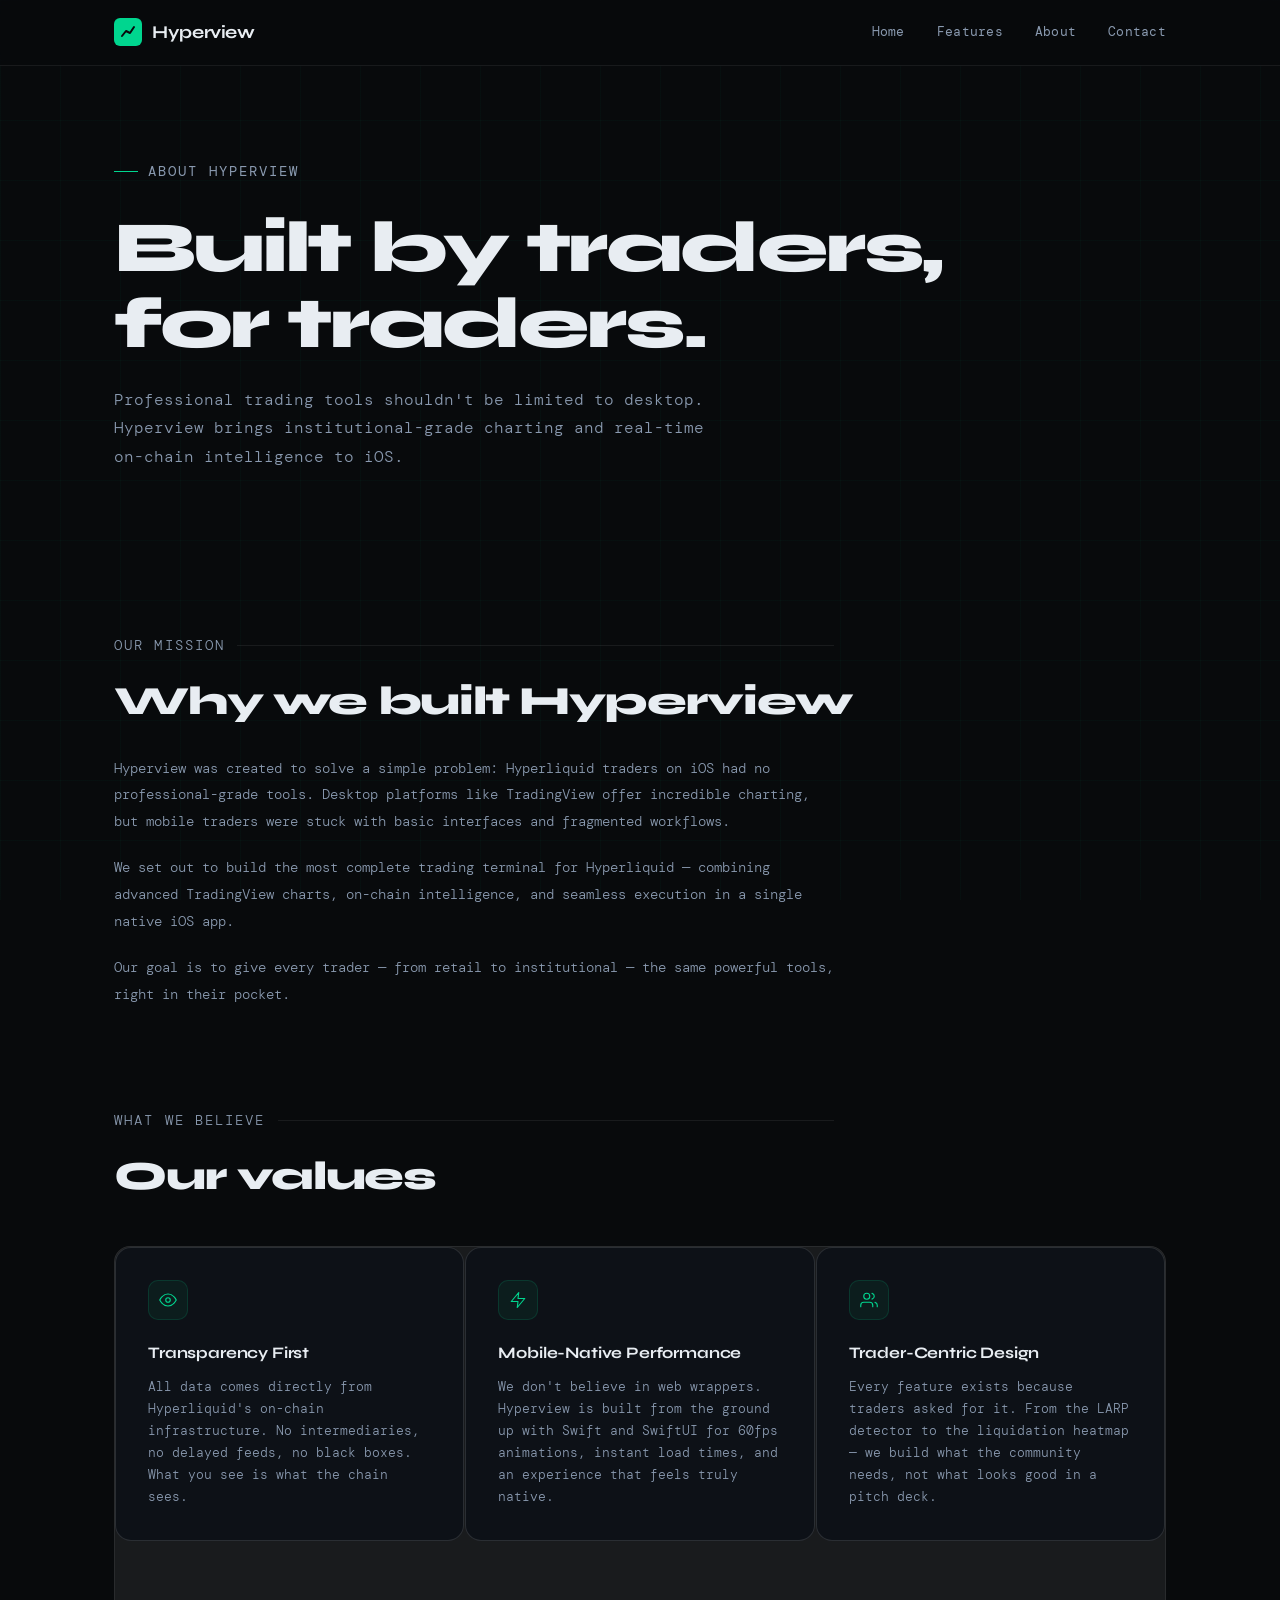
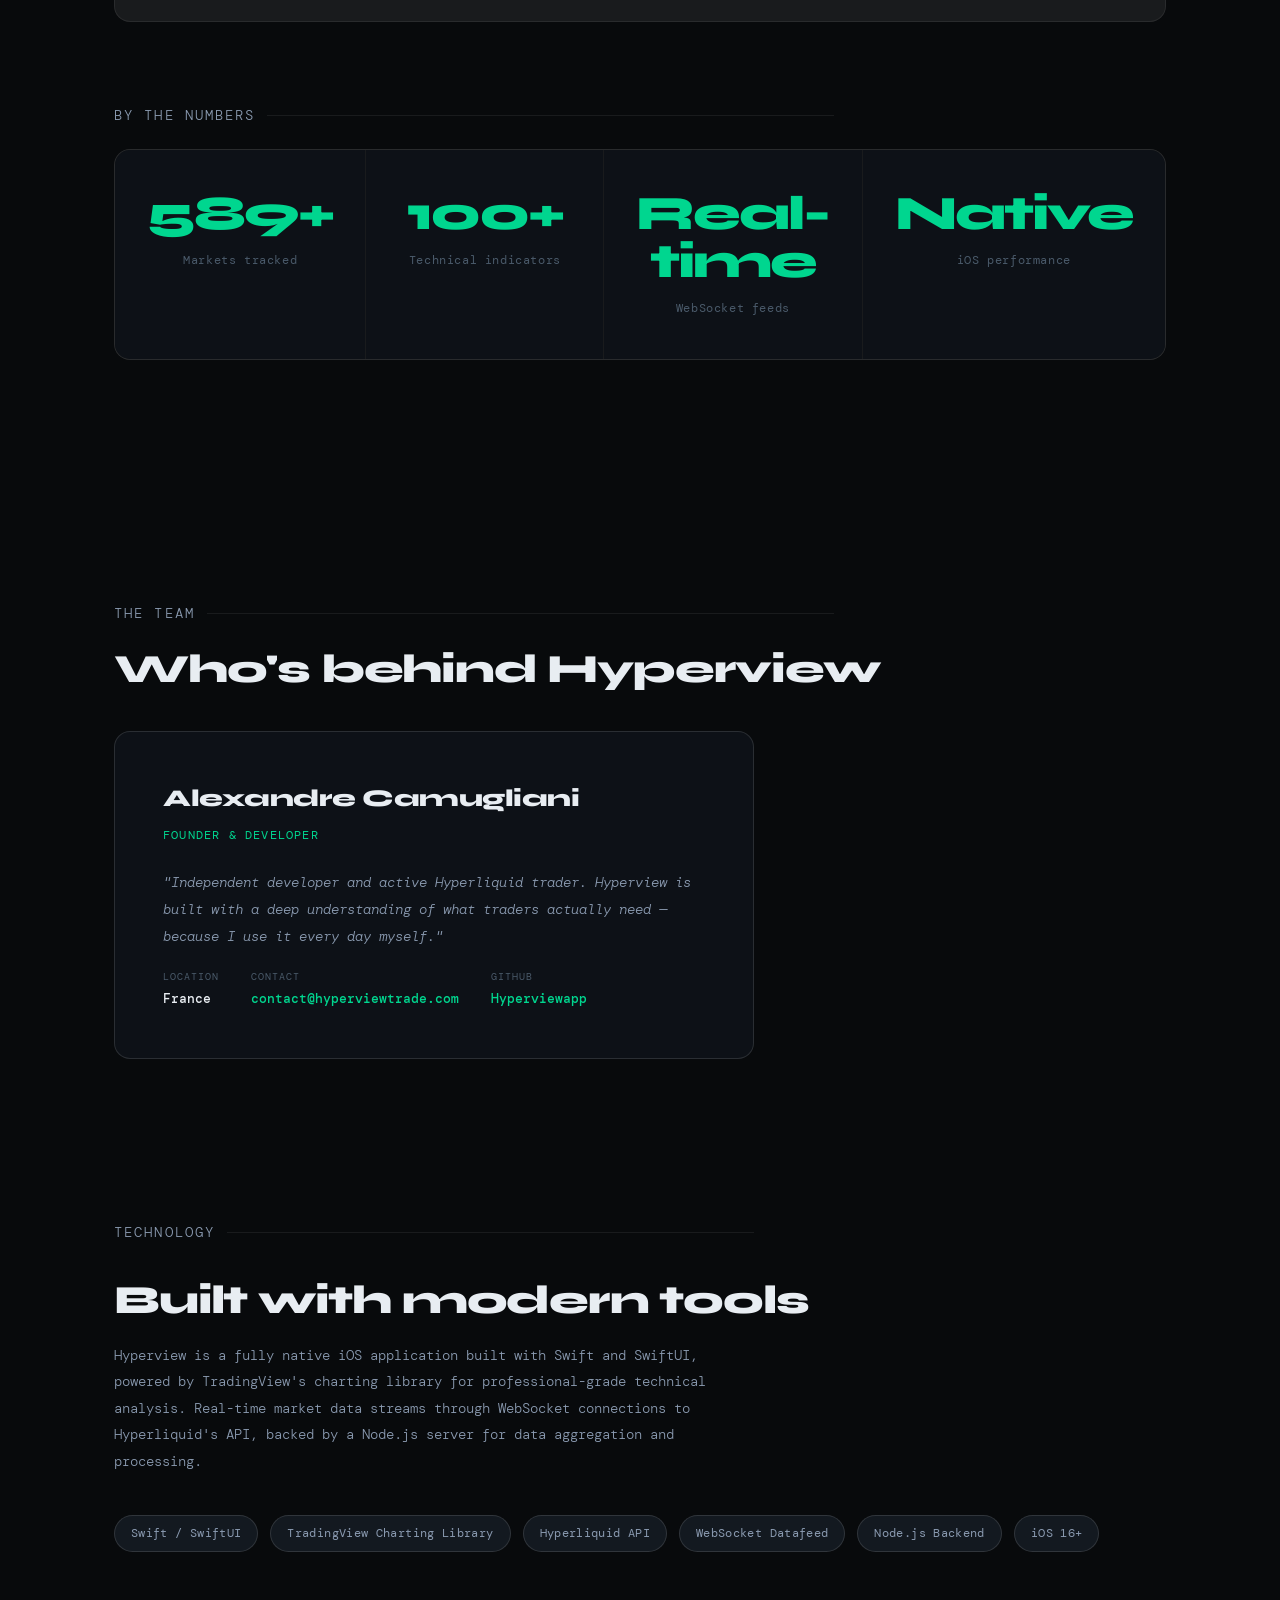
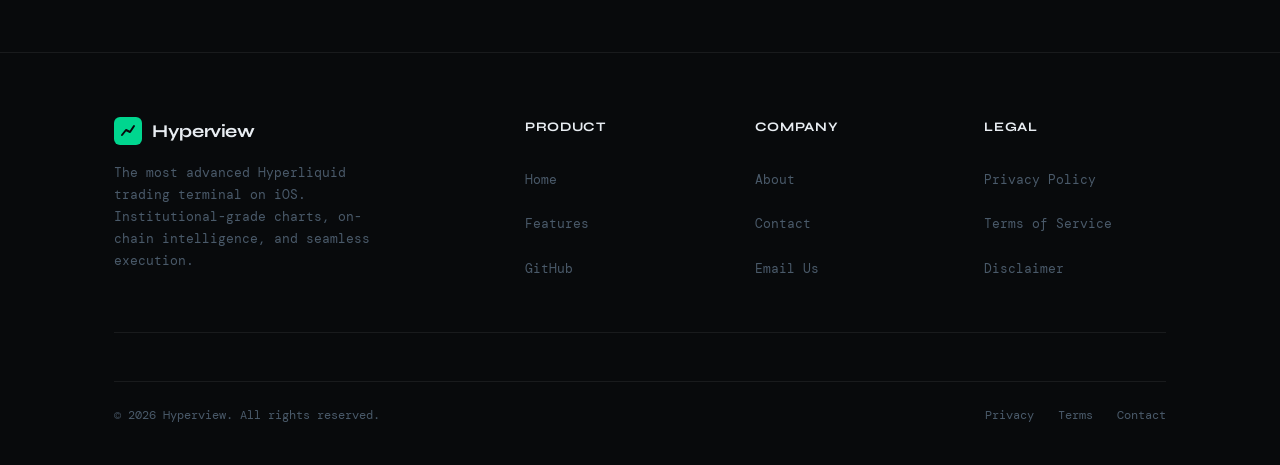
==== commit af5e6257: "Update email to contact@hyperviewtrade.com and fix GitHub links to hyperviewtrade" ====
--- a/about.html
+++ b/about.html
@@ -501,11 +501,11 @@
           </div>
           <div class="team-meta-item">
             <span class="team-meta-label">Contact</span>
-            <span class="team-meta-val"><a href="mailto:Hyperview@proton.me">Hyperview@proton.me</a></span>
+            <span class="team-meta-val"><a href="mailto:contact@hyperviewtrade.com">contact@hyperviewtrade.com</a></span>
           </div>
           <div class="team-meta-item">
             <span class="team-meta-label">GitHub</span>
-            <span class="team-meta-val"><a href="https://github.com/Hyperviewapp">Hyperviewapp</a></span>
+            <span class="team-meta-val"><a href="https://github.com/hyperviewtrade">Hyperviewapp</a></span>
           </div>
         </div>
       </div>
@@ -546,13 +546,13 @@
         <h4>Product</h4>
         <a href="/">Home</a>
         <a href="/features.html">Features</a>
-        <a href="https://github.com/Hyperviewapp">GitHub</a>
+        <a href="https://github.com/hyperviewtrade">GitHub</a>
       </div>
       <div class="footer-col">
         <h4>Company</h4>
         <a href="/about.html">About</a>
         <a href="/contact.html">Contact</a>
-        <a href="mailto:Hyperview@proton.me">Email Us</a>
+        <a href="mailto:contact@hyperviewtrade.com">Email Us</a>
       </div>
       <div class="footer-col">
         <h4>Legal</h4>
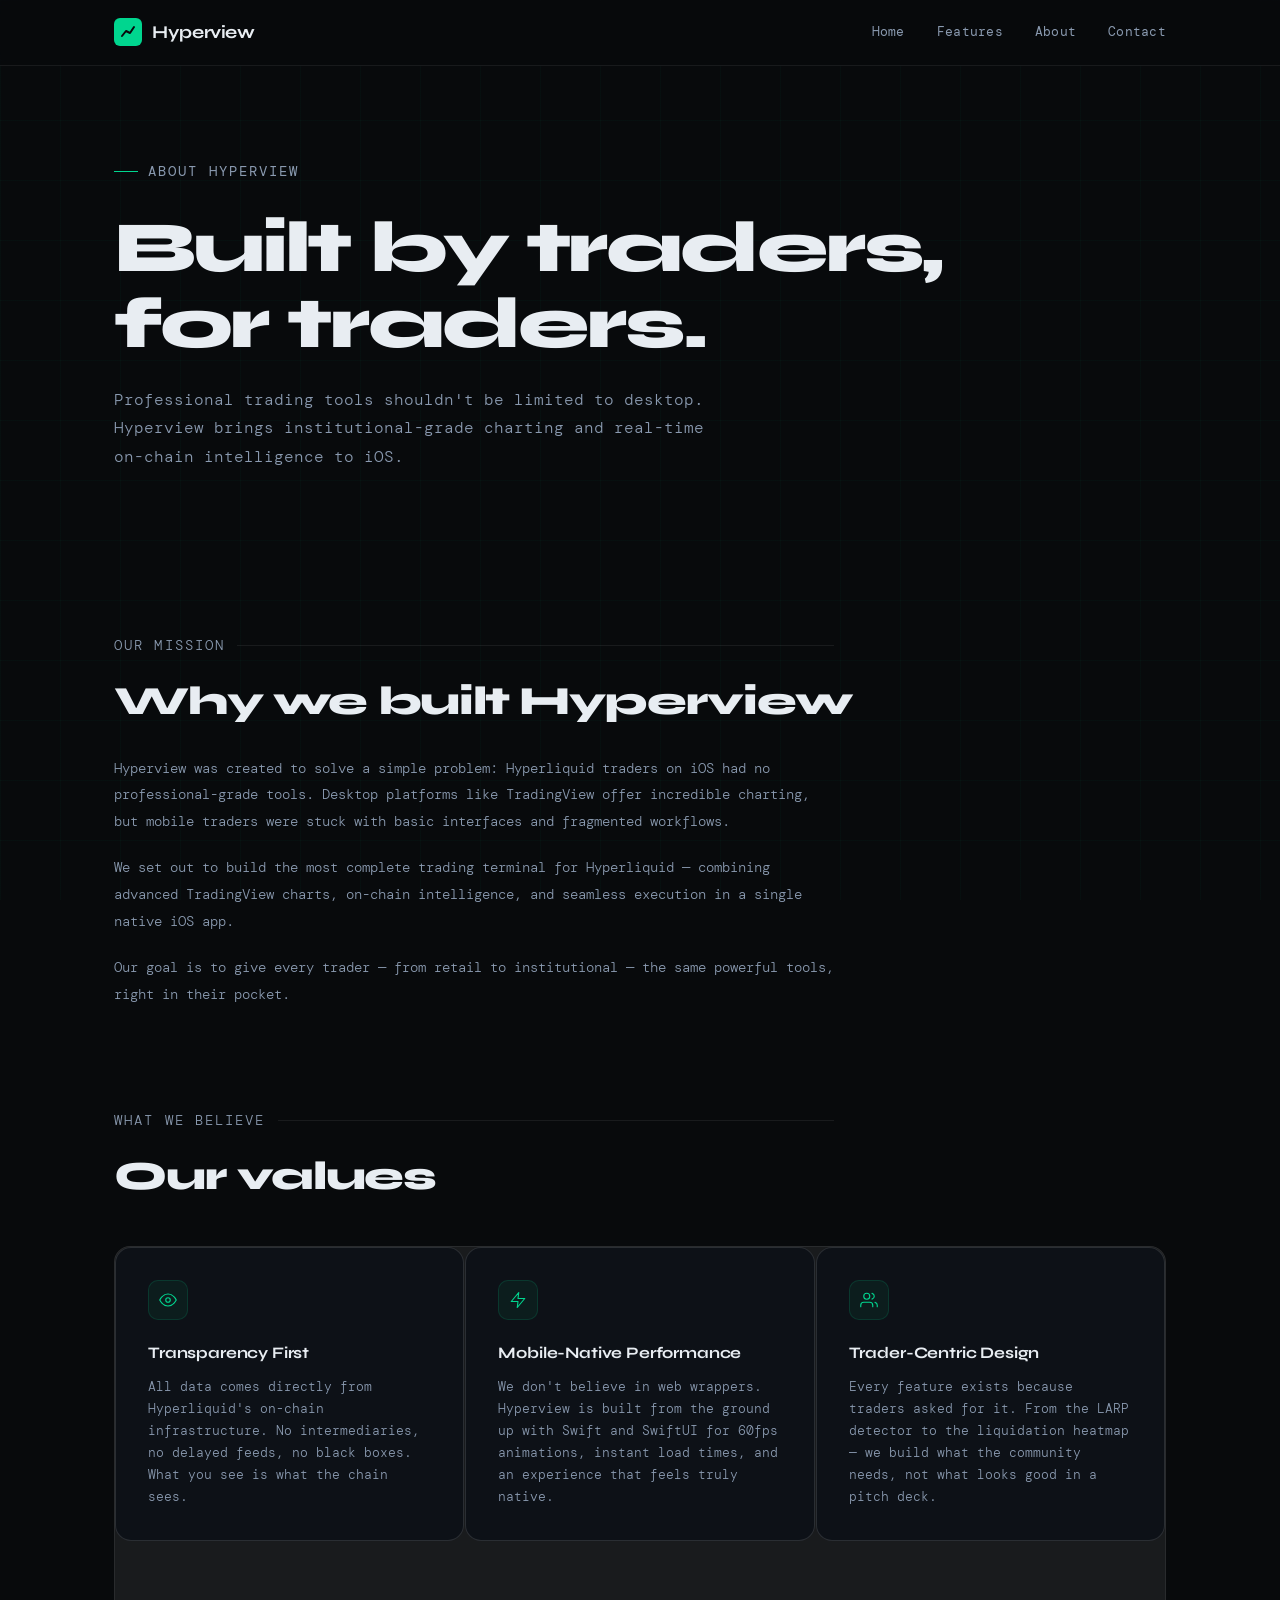
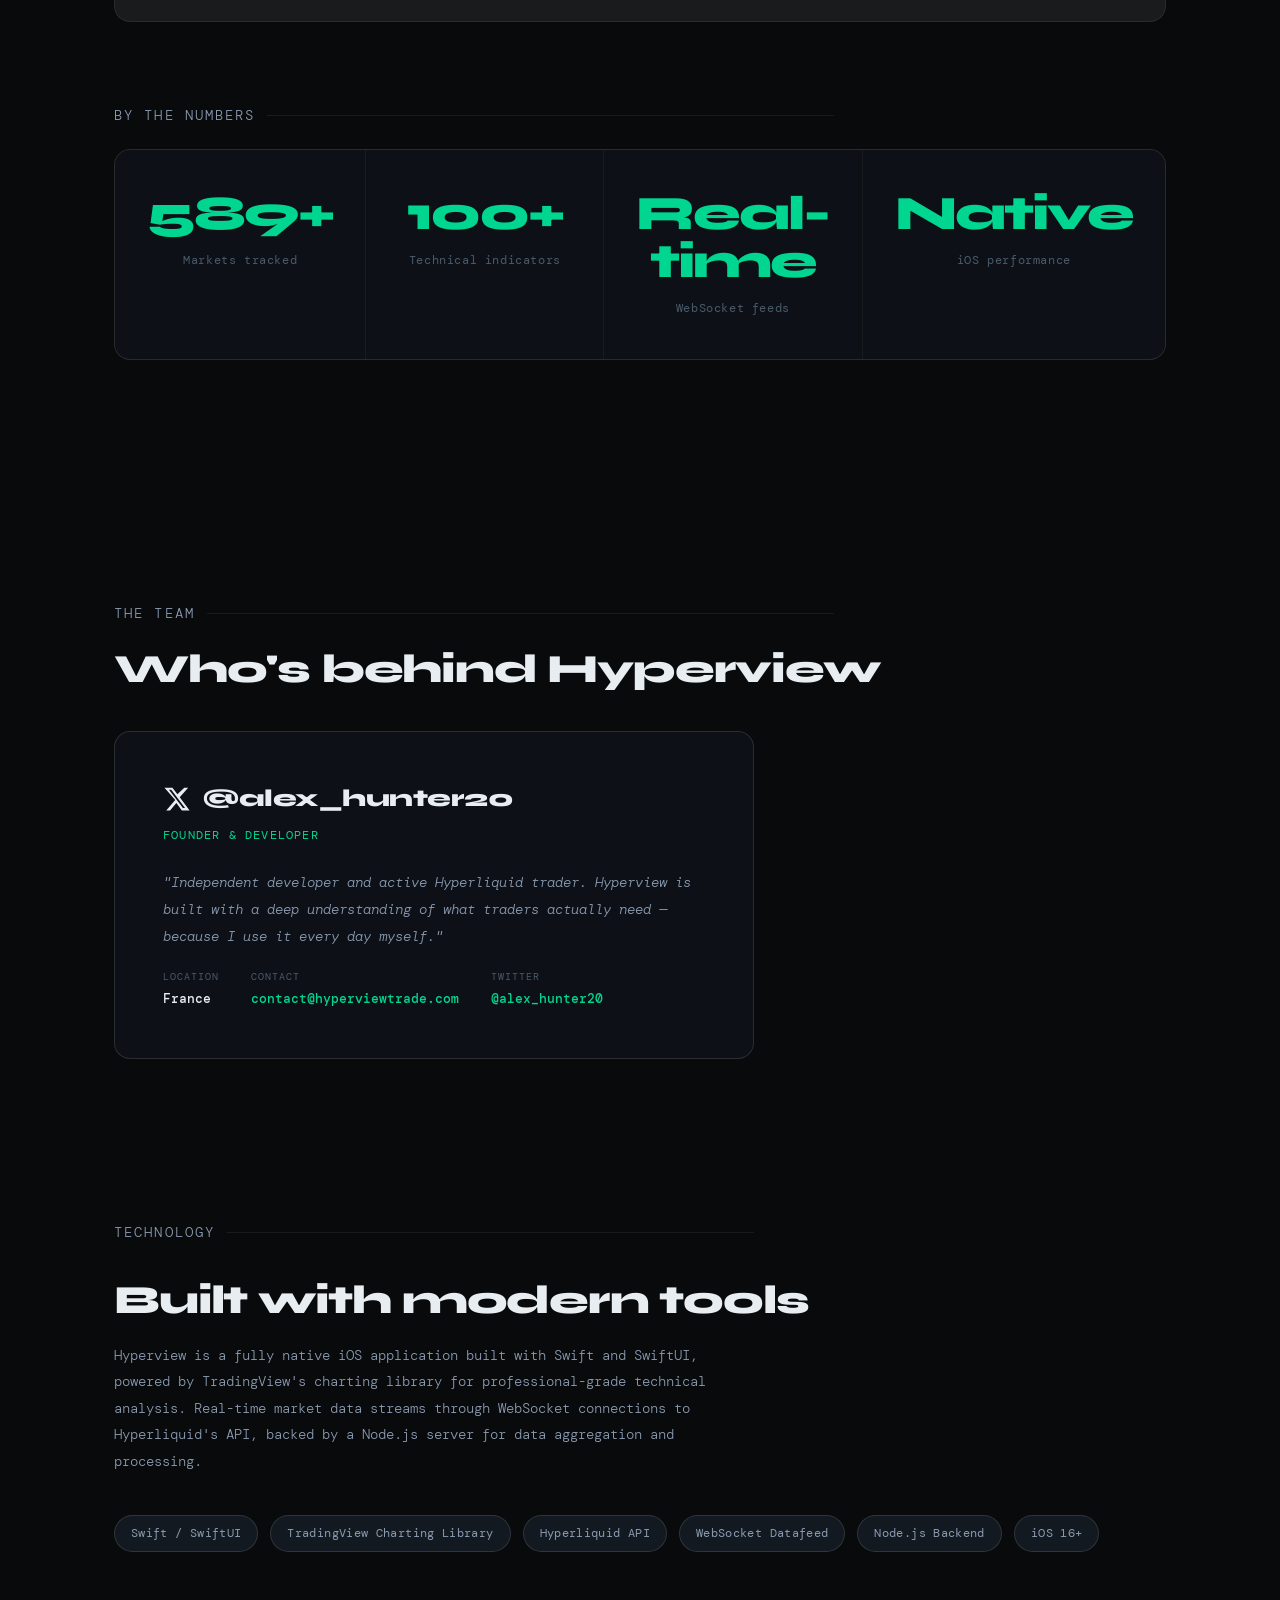
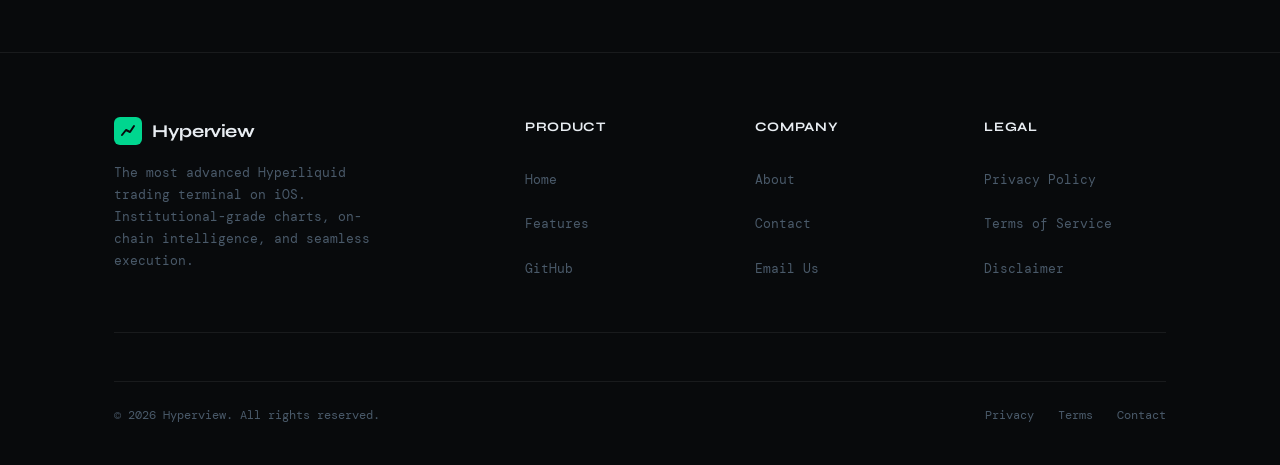
==== commit 7a03bfdf: "Replace real name with @alex_hunter20 X handle on about page" ====
--- a/about.html
+++ b/about.html
@@ -491,7 +491,10 @@
       <p class="section-label">The Team</p>
       <h2>Who's behind Hyperview</h2>
       <div class="team-card">
-        <div class="team-name">Alexandre Camugliani</div>
+        <div class="team-name" style="display:flex;align-items:center;gap:12px;">
+          <svg width="28" height="28" viewBox="0 0 24 24" fill="var(--text)" xmlns="http://www.w3.org/2000/svg"><path d="M18.244 2.25h3.308l-7.227 8.26 8.502 11.24H16.17l-4.714-6.231-5.401 6.231H2.744l7.737-8.835L1.254 2.25H8.08l4.253 5.622 5.912-5.622Zm-1.161 17.52h1.833L7.084 4.126H5.117z"/></svg>
+          <a href="https://x.com/alex_hunter20" target="_blank" rel="noopener noreferrer" style="color:var(--text);text-decoration:none;">@alex_hunter20</a>
+        </div>
         <div class="team-role">Founder & Developer</div>
         <p class="team-bio">"Independent developer and active Hyperliquid trader. Hyperview is built with a deep understanding of what traders actually need — because I use it every day myself."</p>
         <div class="team-meta">
@@ -504,8 +507,8 @@
             <span class="team-meta-val"><a href="mailto:contact@hyperviewtrade.com">contact@hyperviewtrade.com</a></span>
           </div>
           <div class="team-meta-item">
-            <span class="team-meta-label">GitHub</span>
-            <span class="team-meta-val"><a href="https://github.com/hyperviewtrade">Hyperviewapp</a></span>
+            <span class="team-meta-label">Twitter</span>
+            <span class="team-meta-val"><a href="https://x.com/alex_hunter20" target="_blank" rel="noopener noreferrer">@alex_hunter20</a></span>
           </div>
         </div>
       </div>
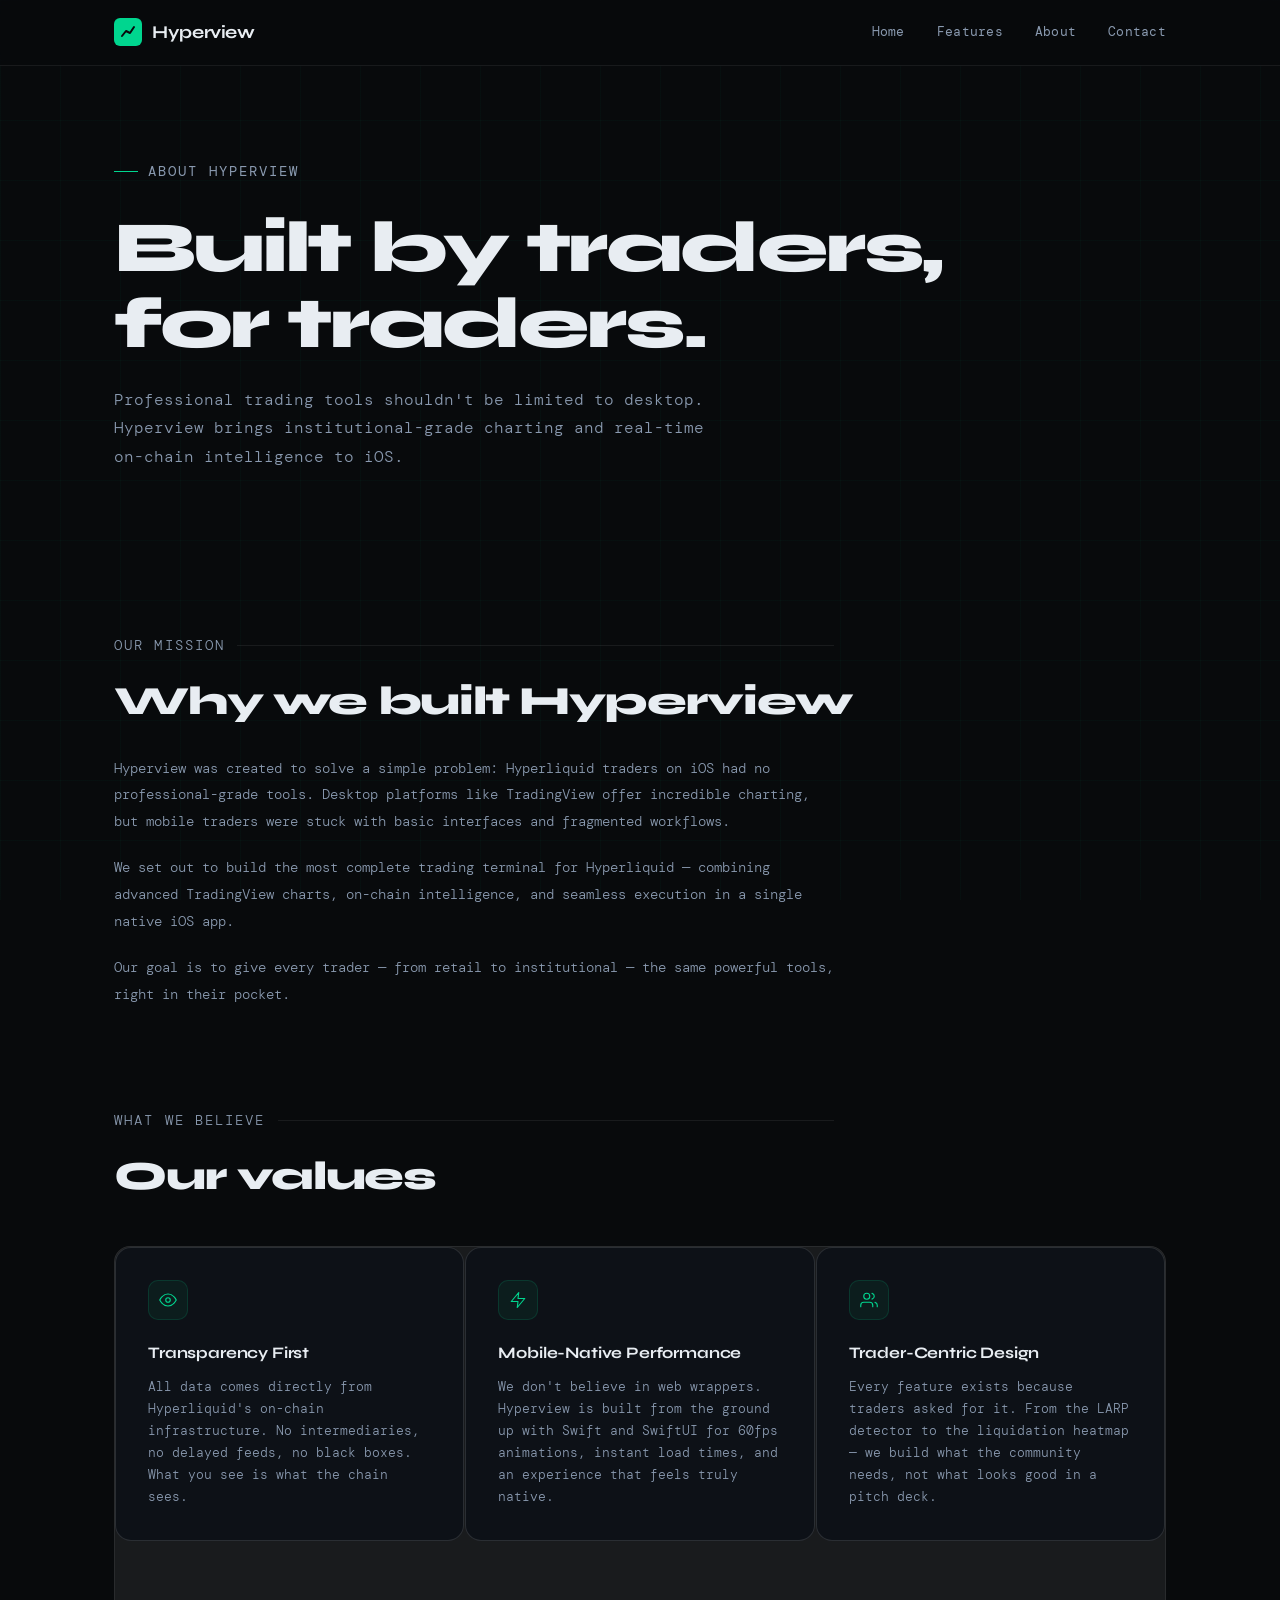
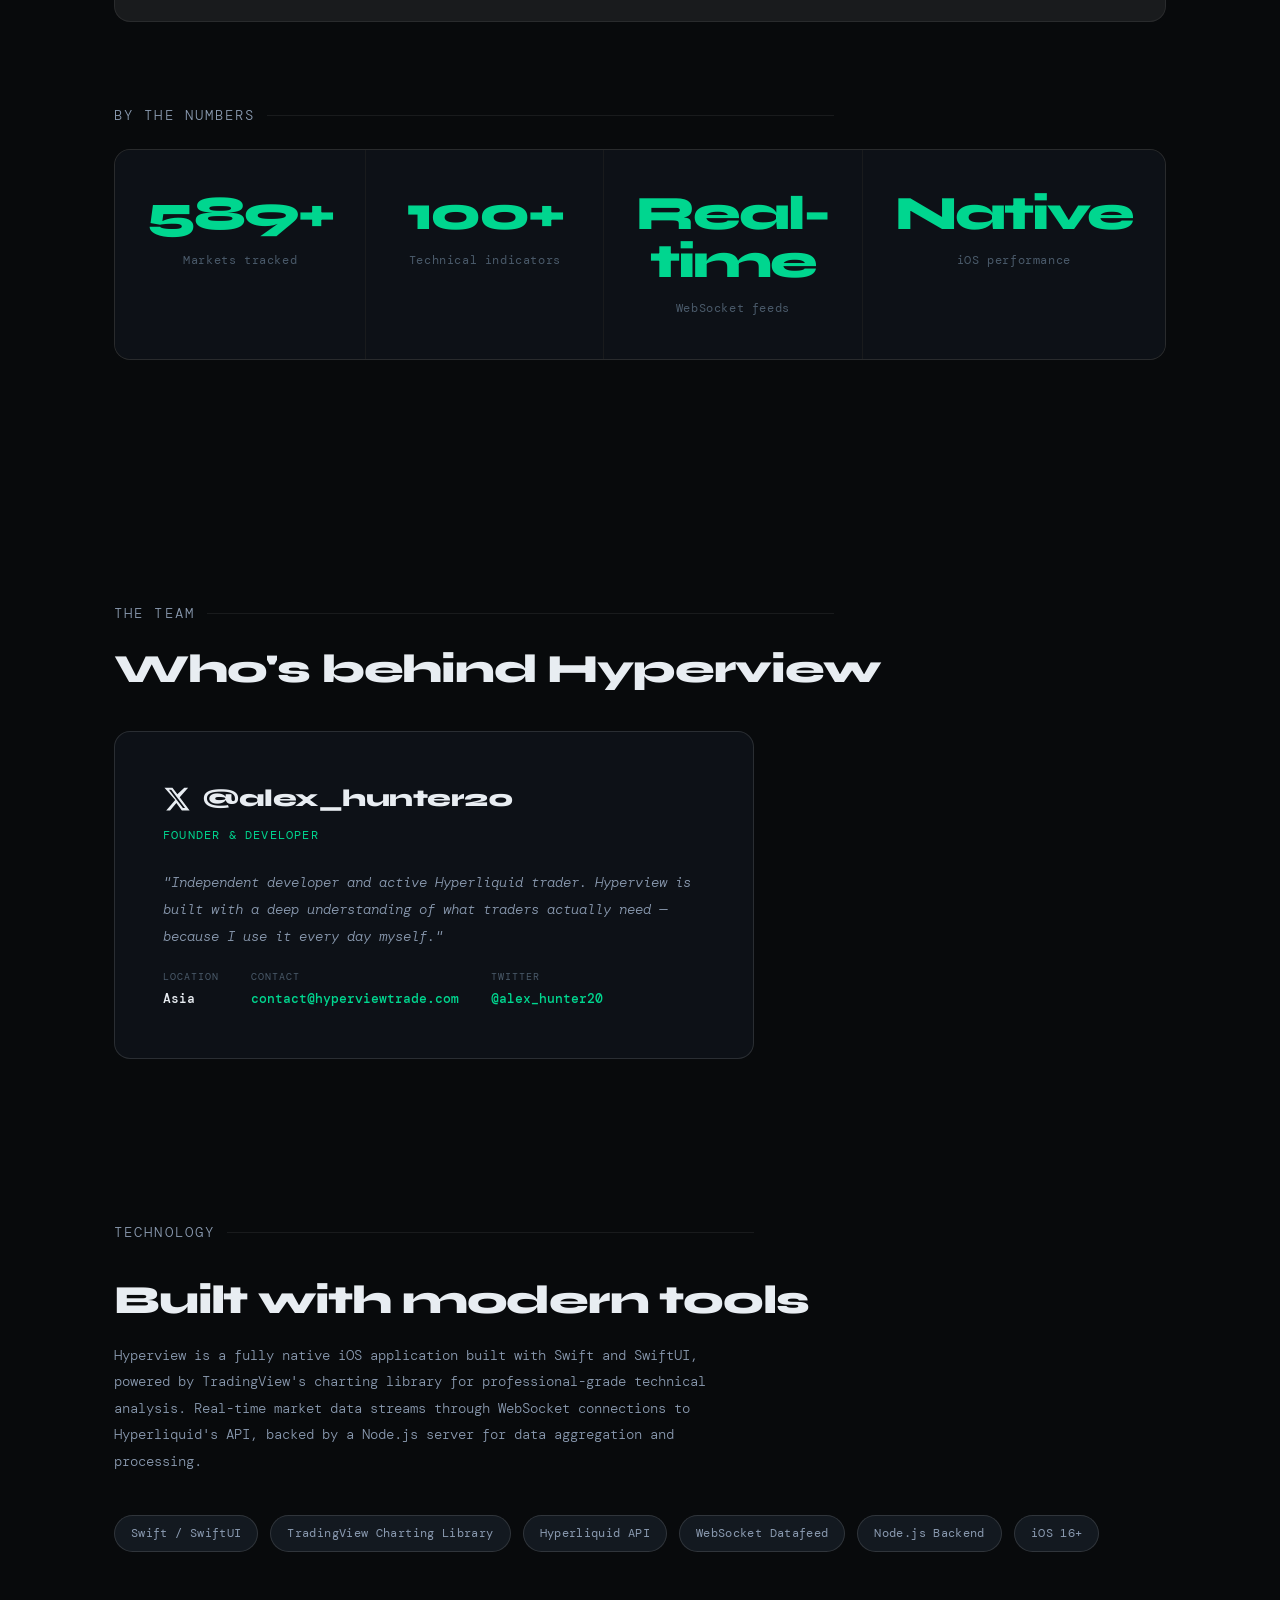
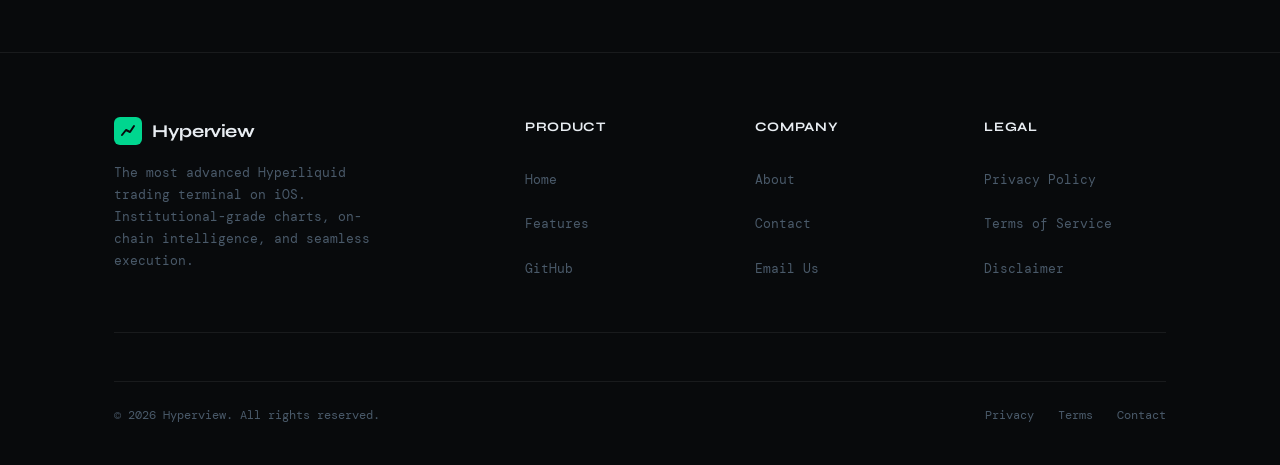
==== commit 276037b3: "Change location to Asia on about page" ====
--- a/about.html
+++ b/about.html
@@ -500,7 +500,7 @@
         <div class="team-meta">
           <div class="team-meta-item">
             <span class="team-meta-label">Location</span>
-            <span class="team-meta-val">France</span>
+            <span class="team-meta-val">Asia</span>
           </div>
           <div class="team-meta-item">
             <span class="team-meta-label">Contact</span>
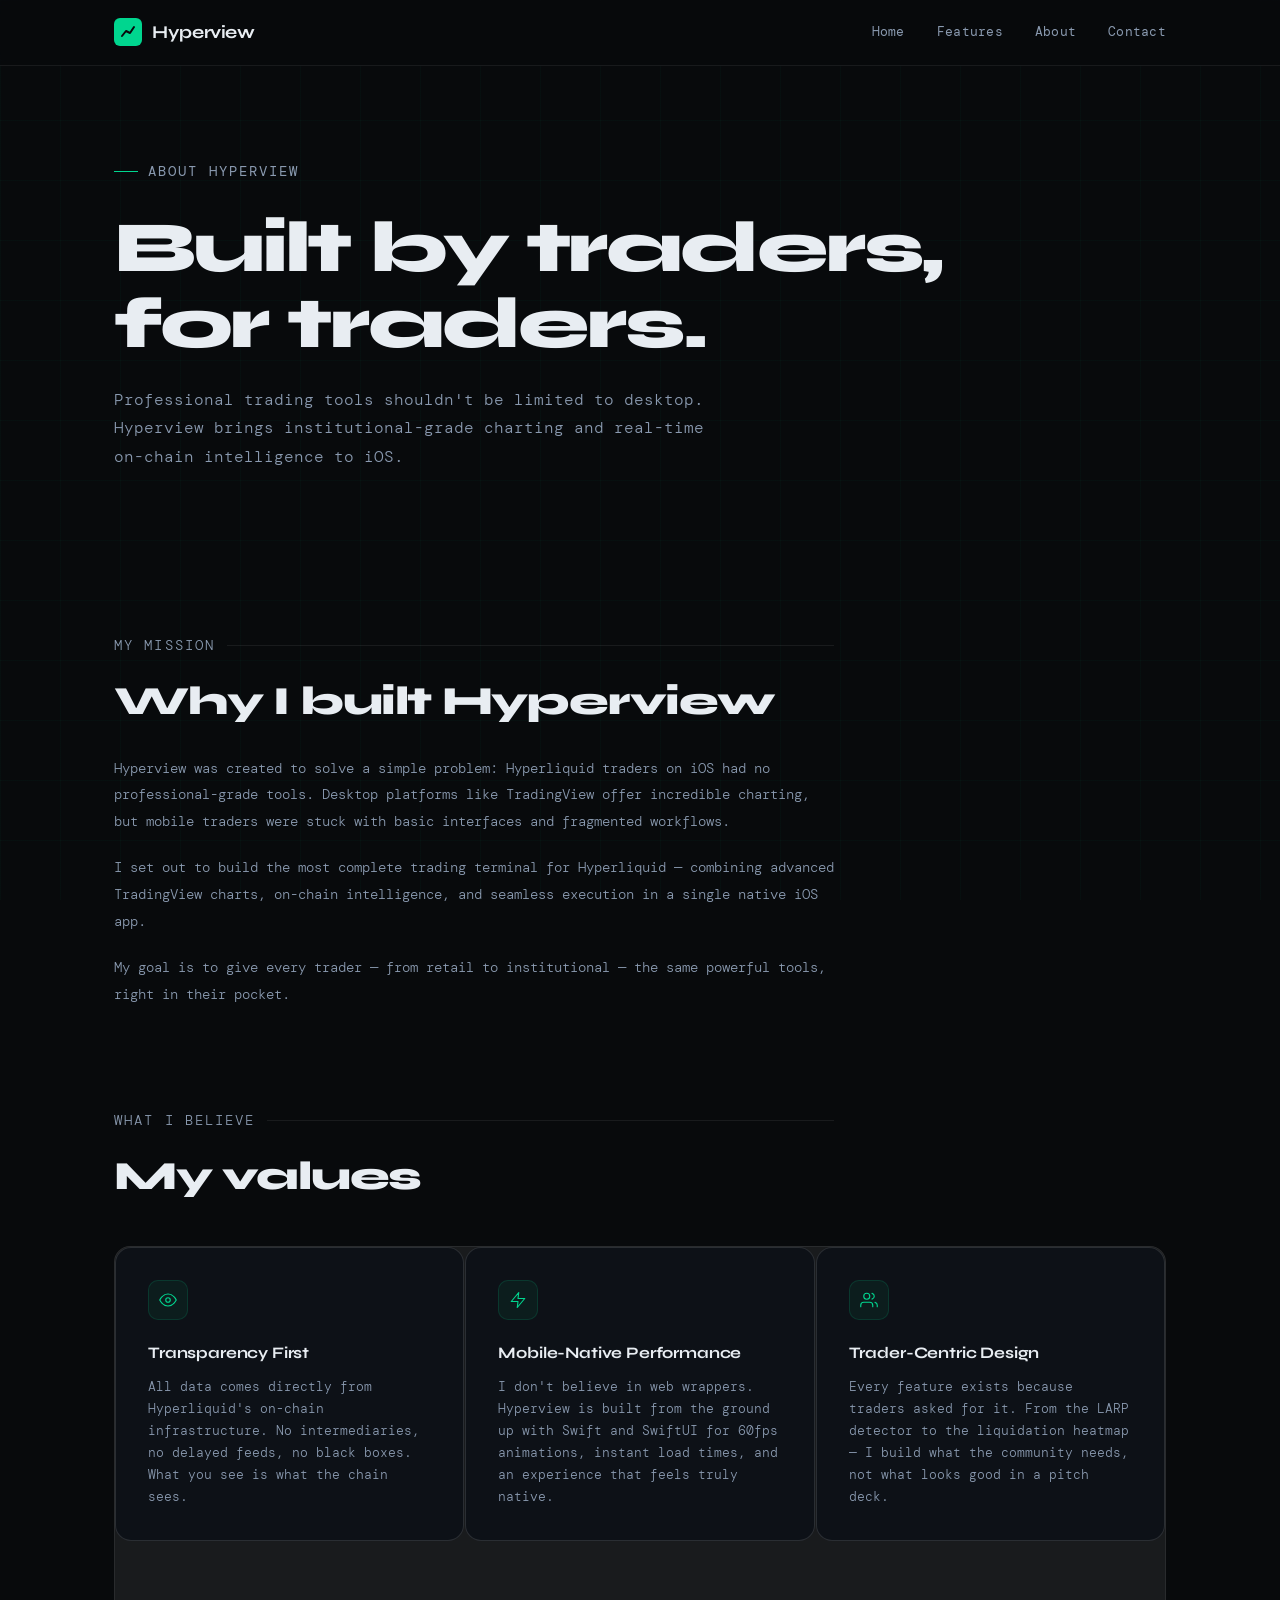
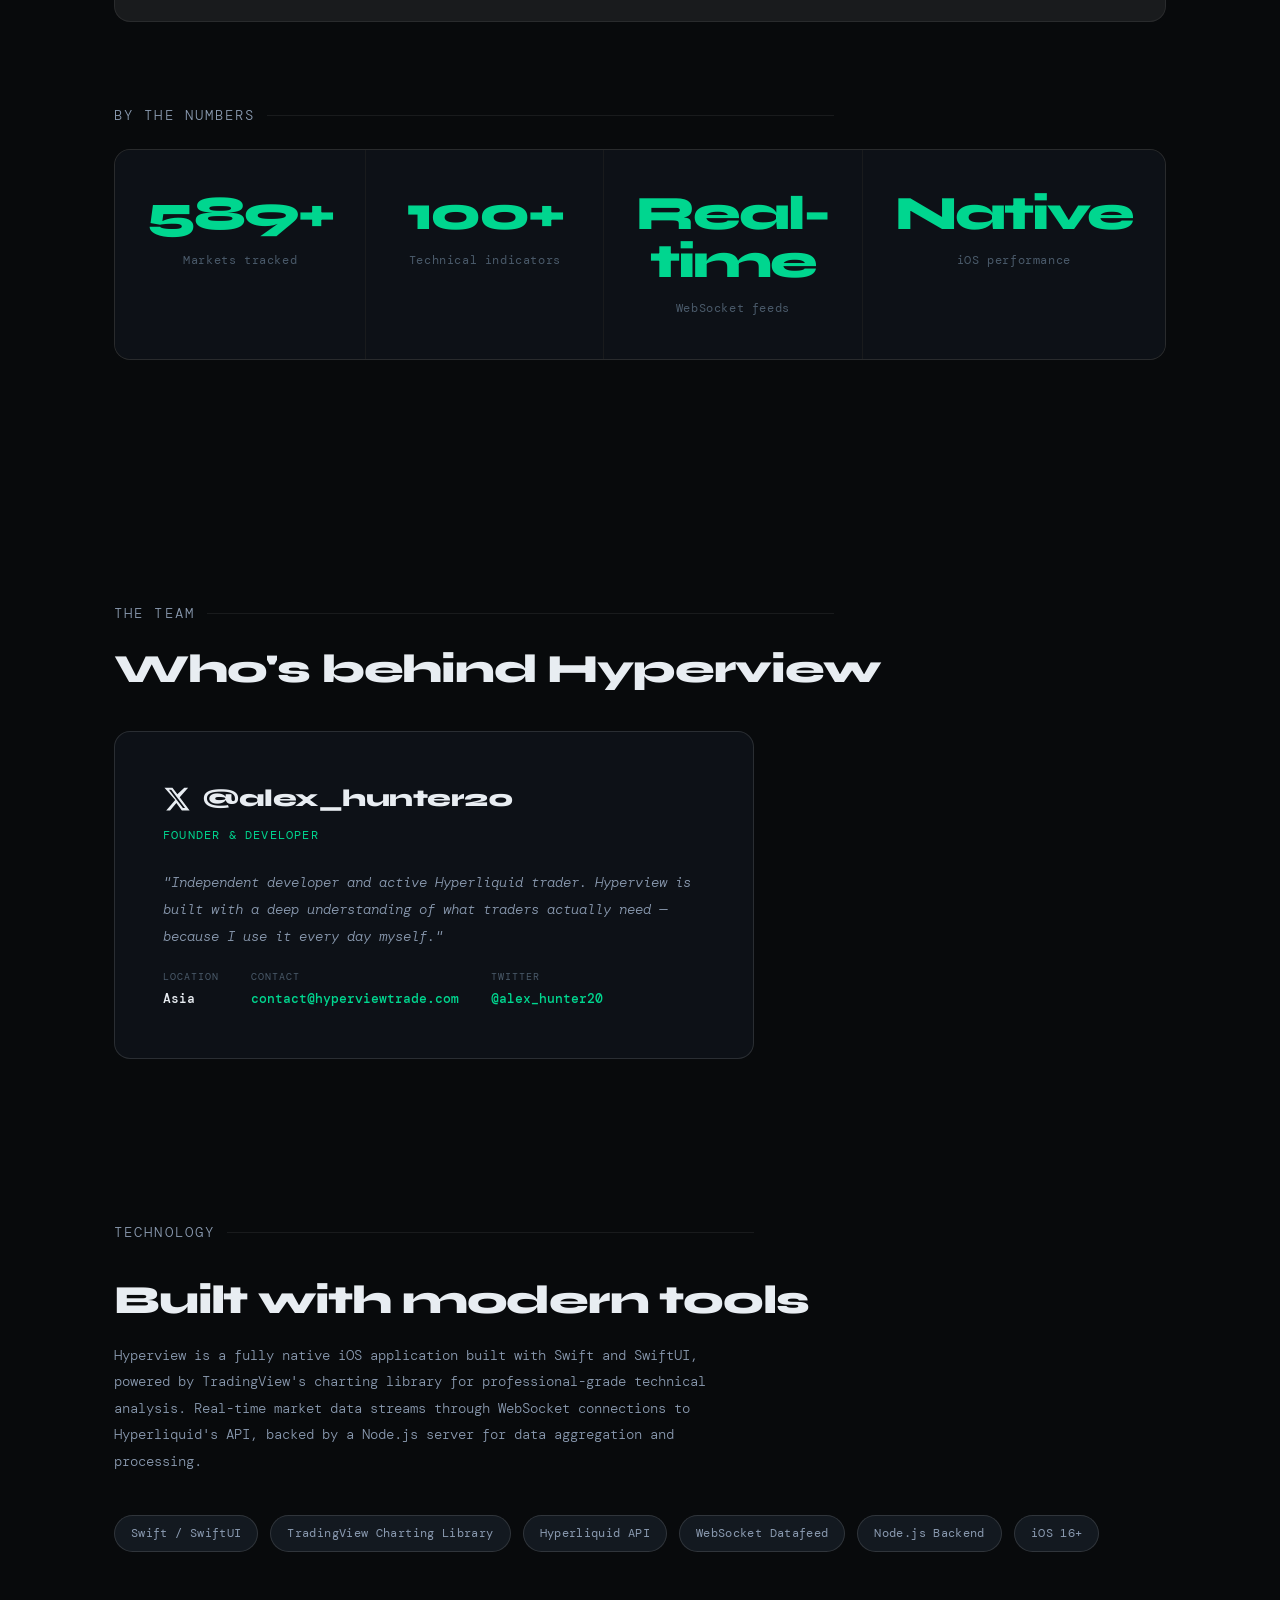
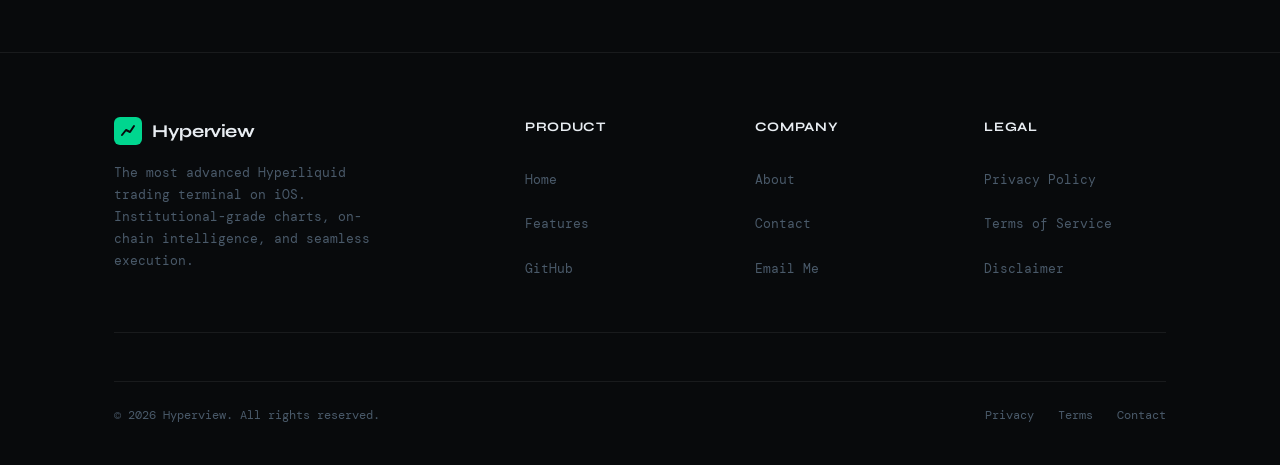
==== commit 7766d474: "Remove we/our/us, real name, and France references site-wide - Replace all "we/our/us" with "I/my/me" ====
--- a/about.html
+++ b/about.html
@@ -4,575 +4,575 @@
 <meta charset="UTF-8">
 <meta name="viewport" content="width=device-width, initial-scale=1.0">
 <title>About — Hyperview</title>
-<meta name="description" content="About Hyperview — the team and mission behind the most advanced Hyperliquid trading terminal on iOS.">
+<meta name="description" content="About Hyperview — the mission behind the most advanced Hyperliquid trading terminal on iOS.">
 <link rel="preconnect" href="https://fonts.googleapis.com">
 <link href="https://fonts.googleapis.com/css2?family=DM+Mono:wght@300;400;500&family=Syne:wght@400;500;600;700;800&display=swap" rel="stylesheet">
 <link rel="stylesheet" href="style.css">
 <style>
-  /* Page-specific styles */
-  .page-header {
-    padding: 160px 0 80px;
-    position: relative;
-    z-index: 1;
-  }
-
-  .page-header h1 {
-    font-size: clamp(42px, 7vw, 72px);
-    font-weight: 800;
-    line-height: 1.05;
-    letter-spacing: -0.04em;
-    margin-bottom: 24px;
-  }
-
-  .page-header .subtitle {
-    font-family: 'DM Mono', monospace;
-    font-size: 16px;
-    color: var(--text2);
-    max-width: 600px;
-    line-height: 1.8;
-    font-weight: 300;
-  }
-
-  .content-section {
-    padding: 80px 0;
-    position: relative;
-    z-index: 1;
-  }
-
-  .content-section h2 {
-    font-size: clamp(28px, 3.5vw, 40px);
-    font-weight: 800;
-    letter-spacing: -0.03em;
-    line-height: 1.1;
-    margin-bottom: 32px;
-  }
-
-  .content-section p {
-    font-family: 'DM Mono', monospace;
-    font-size: 14px;
-    color: var(--text2);
-    line-height: 1.9;
-    font-weight: 300;
-    max-width: 720px;
-    margin-bottom: 20px;
-  }
-
-  .values-grid {
-    display: grid;
-    grid-template-columns: repeat(3, 1fr);
-    gap: 1px;
-    background: var(--border);
-    border: 1px solid var(--border);
-    border-radius: 16px;
-    overflow: hidden;
-    margin-top: 48px;
-  }
-
-  .value-card {
-    background: var(--bg2);
-    padding: 40px 32px;
-    transition: background 0.2s;
-  }
-
-  .value-card:hover {
-    background: var(--bg3);
-  }
-
-  .value-card h3 {
-    font-size: 18px;
-    font-weight: 700;
-    margin-bottom: 16px;
-    letter-spacing: -0.01em;
-    color: var(--text);
-  }
-
-  .value-card p {
-    font-family: 'DM Mono', monospace;
-    font-size: 13px;
-    color: var(--text2);
-    line-height: 1.8;
-    font-weight: 300;
-    margin-bottom: 0;
-    max-width: none;
-  }
-
-  .value-icon {
-    width: 40px;
-    height: 40px;
-    background: var(--green-dim2);
-    border: 1px solid rgba(0,214,143,0.15);
-    border-radius: 10px;
-    display: flex;
-    align-items: center;
-    justify-content: center;
-    margin-bottom: 20px;
-  }
-
-  .value-icon svg {
-    width: 18px;
-    height: 18px;
-    stroke: var(--green);
-    fill: none;
-    stroke-width: 1.5;
-    stroke-linecap: round;
-    stroke-linejoin: round;
-  }
-
-  .team-card {
-    background: var(--bg2);
-    border: 1px solid var(--border2);
-    border-radius: 16px;
-    padding: 48px;
-    max-width: 640px;
-    margin-top: 40px;
-  }
-
-  .team-name {
-    font-size: 24px;
-    font-weight: 800;
-    letter-spacing: -0.02em;
-    margin-bottom: 8px;
-  }
-
-  .team-role {
-    font-family: 'DM Mono', monospace;
-    font-size: 12px;
-    color: var(--green);
-    letter-spacing: 0.1em;
-    text-transform: uppercase;
-    margin-bottom: 24px;
-  }
-
-  .team-bio {
-    font-family: 'DM Mono', monospace;
-    font-size: 14px;
-    color: var(--text2);
-    line-height: 1.9;
-    font-weight: 300;
-    margin-bottom: 24px;
-    font-style: italic;
-  }
-
-  .team-meta {
-    display: flex;
-    gap: 32px;
-    flex-wrap: wrap;
-  }
-
-  .team-meta-item {
-    display: flex;
-    flex-direction: column;
-    gap: 4px;
-  }
-
-  .team-meta-label {
-    font-family: 'DM Mono', monospace;
-    font-size: 10px;
-    color: var(--text3);
-    letter-spacing: 0.1em;
-    text-transform: uppercase;
-  }
-
-  .team-meta-val {
-    font-family: 'DM Mono', monospace;
-    font-size: 13px;
-    color: var(--text);
-    font-weight: 500;
-  }
-
-  .team-meta-val a {
-    color: var(--green);
-    text-decoration: none;
-    transition: color 0.2s;
-  }
-
-  .team-meta-val a:hover {
-    color: var(--green2);
-  }
-
-  .tech-section {
-    padding: 80px 0 100px;
-    position: relative;
-    z-index: 1;
-  }
-
-  .tech-section h2 {
-    font-size: clamp(28px, 3.5vw, 40px);
-    font-weight: 800;
-    letter-spacing: -0.03em;
-    line-height: 1.1;
-    margin-bottom: 20px;
-  }
-
-  .tech-section p {
-    font-family: 'DM Mono', monospace;
-    font-size: 14px;
-    color: var(--text2);
-    line-height: 1.9;
-    font-weight: 300;
-    max-width: 640px;
-    margin-bottom: 32px;
-  }
-
-  /* Footer full */
-  .footer-full {
-    border-top: 1px solid var(--border);
-    padding: 64px 0 40px;
-    position: relative;
-    z-index: 1;
-  }
-
-  .footer-grid {
-    display: grid;
-    grid-template-columns: 2fr 1fr 1fr 1fr;
-    gap: 48px;
-    margin-bottom: 48px;
-  }
-
-  .footer-brand p {
-    font-family: 'DM Mono', monospace;
-    font-size: 13px;
-    color: var(--text3);
-    line-height: 1.7;
-    margin-top: 16px;
-    max-width: 280px;
-  }
-
-  .footer-col h4 {
-    font-size: 13px;
-    font-weight: 700;
-    letter-spacing: 0.05em;
-    text-transform: uppercase;
-    color: var(--text);
-    margin-bottom: 20px;
-  }
-
-  .footer-col a {
-    display: block;
-    font-family: 'DM Mono', monospace;
-    font-size: 13px;
-    color: var(--text3);
-    text-decoration: none;
-    margin-bottom: 12px;
-    transition: color 0.2s;
-  }
-
-  .footer-col a:hover {
-    color: var(--green);
-  }
-
-  .footer-bottom {
-    border-top: 1px solid var(--border);
-    padding-top: 24px;
-    display: flex;
-    align-items: center;
-    justify-content: space-between;
-    flex-wrap: wrap;
-    gap: 16px;
-  }
-
-  .footer-bottom p {
-    font-family: 'DM Mono', monospace;
-    font-size: 12px;
-    color: var(--text3);
-  }
-
-  .footer-legal {
-    display: flex;
-    gap: 24px;
-  }
-
-  .footer-legal a {
-    font-family: 'DM Mono', monospace;
-    font-size: 12px;
-    color: var(--text3);
-    text-decoration: none;
-    transition: color 0.2s;
-  }
-
-  .footer-legal a:hover {
-    color: var(--green);
-  }
-
-  /* Nav links for multi-page */
-  .nav-links {
-    display: flex;
-    align-items: center;
-    gap: 32px;
-  }
-
-  .nav-links a {
-    font-family: 'DM Mono', monospace;
-    font-size: 13px;
-    color: var(--text2);
-    text-decoration: none;
-    transition: color 0.2s;
-    letter-spacing: 0.02em;
-  }
-
-  .nav-links a:hover {
-    color: var(--green);
-  }
-
-  .menu-toggle {
-    display: none;
-    flex-direction: column;
-    gap: 5px;
-    background: none;
-    border: none;
-    cursor: pointer;
-    padding: 4px;
-  }
-
-  .menu-toggle span {
-    display: block;
-    width: 20px;
-    height: 2px;
-    background: var(--text);
-    border-radius: 1px;
-    transition: transform 0.2s, opacity 0.2s;
-  }
-
-  @media (max-width: 768px) {
-    .values-grid {
-      grid-template-columns: 1fr;
-    }
-
-    .footer-grid {
-      grid-template-columns: 1fr 1fr;
-      gap: 32px;
-    }
-
-    .nav-links {
-      display: none;
-      position: absolute;
-      top: 100%;
-      left: 0;
-      right: 0;
-      flex-direction: column;
-      background: rgba(8,10,12,0.95);
-      backdrop-filter: blur(12px);
-      padding: 24px;
-      gap: 16px;
-      border-bottom: 1px solid var(--border);
-    }
-
-    nav.nav-open .nav-links {
-      display: flex;
-    }
-
-    .menu-toggle {
-      display: flex;
-    }
-
-    .team-card {
-      padding: 32px 24px;
-    }
-  }
-
-  @media (max-width: 480px) {
-    .footer-grid {
-      grid-template-columns: 1fr;
-      gap: 32px;
-    }
-
-    .team-meta {
-      flex-direction: column;
-      gap: 16px;
-    }
-  }
+ /* Page-specific styles */
+ .page-header {
+ padding: 160px 0 80px;
+ position: relative;
+ z-index: 1;
+ }
+
+ .page-header h1 {
+ font-size: clamp(42px, 7vw, 72px);
+ font-weight: 800;
+ line-height: 1.05;
+ letter-spacing: -0.04em;
+ margin-bottom: 24px;
+ }
+
+ .page-header .subtitle {
+ font-family: 'DM Mono', monospace;
+ font-size: 16px;
+ color: var(--text2);
+ max-width: 600px;
+ line-height: 1.8;
+ font-weight: 300;
+ }
+
+ .content-section {
+ padding: 80px 0;
+ position: relative;
+ z-index: 1;
+ }
+
+ .content-section h2 {
+ font-size: clamp(28px, 3.5vw, 40px);
+ font-weight: 800;
+ letter-spacing: -0.03em;
+ line-height: 1.1;
+ margin-bottom: 32px;
+ }
+
+ .content-section p {
+ font-family: 'DM Mono', monospace;
+ font-size: 14px;
+ color: var(--text2);
+ line-height: 1.9;
+ font-weight: 300;
+ max-width: 720px;
+ margin-bottom: 20px;
+ }
+
+ .values-grid {
+ display: grid;
+ grid-template-columns: repeat(3, 1fr);
+ gap: 1px;
+ background: var(--border);
+ border: 1px solid var(--border);
+ border-radius: 16px;
+ overflow: hidden;
+ margin-top: 48px;
+ }
+
+ .value-card {
+ background: var(--bg2);
+ padding: 40px 32px;
+ transition: background 0.2s;
+ }
+
+ .value-card:hover {
+ background: var(--bg3);
+ }
+
+ .value-card h3 {
+ font-size: 18px;
+ font-weight: 700;
+ margin-bottom: 16px;
+ letter-spacing: -0.01em;
+ color: var(--text);
+ }
+
+ .value-card p {
+ font-family: 'DM Mono', monospace;
+ font-size: 13px;
+ color: var(--text2);
+ line-height: 1.8;
+ font-weight: 300;
+ margin-bottom: 0;
+ max-width: none;
+ }
+
+ .value-icon {
+ width: 40px;
+ height: 40px;
+ background: var(--green-dim2);
+ border: 1px solid rgba(0,214,143,0.15);
+ border-radius: 10px;
+ display: flex;
+ align-items: center;
+ justify-content: center;
+ margin-bottom: 20px;
+ }
+
+ .value-icon svg {
+ width: 18px;
+ height: 18px;
+ stroke: var(--green);
+ fill: none;
+ stroke-width: 1.5;
+ stroke-linecap: round;
+ stroke-linejoin: round;
+ }
+
+ .team-card {
+ background: var(--bg2);
+ border: 1px solid var(--border2);
+ border-radius: 16px;
+ padding: 48px;
+ max-width: 640px;
+ margin-top: 40px;
+ }
+
+ .team-name {
+ font-size: 24px;
+ font-weight: 800;
+ letter-spacing: -0.02em;
+ margin-bottom: 8px;
+ }
+
+ .team-role {
+ font-family: 'DM Mono', monospace;
+ font-size: 12px;
+ color: var(--green);
+ letter-spacing: 0.1em;
+ text-transform: uppercase;
+ margin-bottom: 24px;
+ }
+
+ .team-bio {
+ font-family: 'DM Mono', monospace;
+ font-size: 14px;
+ color: var(--text2);
+ line-height: 1.9;
+ font-weight: 300;
+ margin-bottom: 24px;
+ font-style: italic;
+ }
+
+ .team-meta {
+ display: flex;
+ gap: 32px;
+ flex-wrap: wrap;
+ }
+
+ .team-meta-item {
+ display: flex;
+ flex-direction: column;
+ gap: 4px;
+ }
+
+ .team-meta-label {
+ font-family: 'DM Mono', monospace;
+ font-size: 10px;
+ color: var(--text3);
+ letter-spacing: 0.1em;
+ text-transform: uppercase;
+ }
+
+ .team-meta-val {
+ font-family: 'DM Mono', monospace;
+ font-size: 13px;
+ color: var(--text);
+ font-weight: 500;
+ }
+
+ .team-meta-val a {
+ color: var(--green);
+ text-decoration: none;
+ transition: color 0.2s;
+ }
+
+ .team-meta-val a:hover {
+ color: var(--green2);
+ }
+
+ .tech-section {
+ padding: 80px 0 100px;
+ position: relative;
+ z-index: 1;
+ }
+
+ .tech-section h2 {
+ font-size: clamp(28px, 3.5vw, 40px);
+ font-weight: 800;
+ letter-spacing: -0.03em;
+ line-height: 1.1;
+ margin-bottom: 20px;
+ }
+
+ .tech-section p {
+ font-family: 'DM Mono', monospace;
+ font-size: 14px;
+ color: var(--text2);
+ line-height: 1.9;
+ font-weight: 300;
+ max-width: 640px;
+ margin-bottom: 32px;
+ }
+
+ /* Footer full */
+ .footer-full {
+ border-top: 1px solid var(--border);
+ padding: 64px 0 40px;
+ position: relative;
+ z-index: 1;
+ }
+
+ .footer-grid {
+ display: grid;
+ grid-template-columns: 2fr 1fr 1fr 1fr;
+ gap: 48px;
+ margin-bottom: 48px;
+ }
+
+ .footer-brand p {
+ font-family: 'DM Mono', monospace;
+ font-size: 13px;
+ color: var(--text3);
+ line-height: 1.7;
+ margin-top: 16px;
+ max-width: 280px;
+ }
+
+ .footer-col h4 {
+ font-size: 13px;
+ font-weight: 700;
+ letter-spacing: 0.05em;
+ text-transform: uppercase;
+ color: var(--text);
+ margin-bottom: 20px;
+ }
+
+ .footer-col a {
+ display: block;
+ font-family: 'DM Mono', monospace;
+ font-size: 13px;
+ color: var(--text3);
+ text-decoration: none;
+ margin-bottom: 12px;
+ transition: color 0.2s;
+ }
+
+ .footer-col a:hover {
+ color: var(--green);
+ }
+
+ .footer-bottom {
+ border-top: 1px solid var(--border);
+ padding-top: 24px;
+ display: flex;
+ align-items: center;
+ justify-content: space-between;
+ flex-wrap: wrap;
+ gap: 16px;
+ }
+
+ .footer-bottom p {
+ font-family: 'DM Mono', monospace;
+ font-size: 12px;
+ color: var(--text3);
+ }
+
+ .footer-legal {
+ display: flex;
+ gap: 24px;
+ }
+
+ .footer-legal a {
+ font-family: 'DM Mono', monospace;
+ font-size: 12px;
+ color: var(--text3);
+ text-decoration: none;
+ transition: color 0.2s;
+ }
+
+ .footer-legal a:hover {
+ color: var(--green);
+ }
+
+ /* Nav links for multi-page */
+ .nav-links {
+ display: flex;
+ align-items: center;
+ gap: 32px;
+ }
+
+ .nav-links a {
+ font-family: 'DM Mono', monospace;
+ font-size: 13px;
+ color: var(--text2);
+ text-decoration: none;
+ transition: color 0.2s;
+ letter-spacing: 0.02em;
+ }
+
+ .nav-links a:hover {
+ color: var(--green);
+ }
+
+ .menu-toggle {
+ display: none;
+ flex-direction: column;
+ gap: 5px;
+ background: none;
+ border: none;
+ cursor: pointer;
+ padding: 4px;
+ }
+
+ .menu-toggle span {
+ display: block;
+ width: 20px;
+ height: 2px;
+ background: var(--text);
+ border-radius: 1px;
+ transition: transform 0.2s, opacity 0.2s;
+ }
+
+ @media (max-width: 768px) {
+ .values-grid {
+ grid-template-columns: 1fr;
+ }
+
+ .footer-grid {
+ grid-template-columns: 1fr 1fr;
+ gap: 32px;
+ }
+
+ .nav-links {
+ display: none;
+ position: absolute;
+ top: 100%;
+ left: 0;
+ right: 0;
+ flex-direction: column;
+ background: rgba(8,10,12,0.95);
+ backdrop-filter: blur(12px);
+ padding: 24px;
+ gap: 16px;
+ border-bottom: 1px solid var(--border);
+ }
+
+ nav.nav-open .nav-links {
+ display: flex;
+ }
+
+ .menu-toggle {
+ display: flex;
+ }
+
+ .team-card {
+ padding: 32px 24px;
+ }
+ }
+
+ @media (max-width: 480px) {
+ .footer-grid {
+ grid-template-columns: 1fr;
+ gap: 32px;
+ }
+
+ .team-meta {
+ flex-direction: column;
+ gap: 16px;
+ }
+ }
 </style>
 </head>
 <body>
 
 <nav>
-  <div class="inner">
-    <a href="/" class="logo">
-      <div class="logo-mark"><svg viewBox="0 0 16 16"><path d="M2 12 L6 7 L10 9 L14 3" stroke="#080a0c" stroke-width="2" fill="none" stroke-linecap="round" stroke-linejoin="round"/></svg></div>
-      Hyperview
-    </a>
-    <div class="nav-links">
-      <a href="/">Home</a>
-      <a href="/features.html">Features</a>
-      <a href="/about.html">About</a>
-      <a href="/contact.html">Contact</a>
-    </div>
-    <button class="menu-toggle" onclick="document.querySelector('nav').classList.toggle('nav-open')"><span></span><span></span><span></span></button>
-  </div>
+ <div class="inner">
+ <a href="/" class="logo">
+ <div class="logo-mark"><svg viewBox="0 0 16 16"><path d="M2 12 L6 7 L10 9 L14 3" stroke="#080a0c" stroke-width="2" fill="none" stroke-linecap="round" stroke-linejoin="round"/></svg></div>
+ Hyperview
+ </a>
+ <div class="nav-links">
+ <a href="/">Home</a>
+ <a href="/features.html">Features</a>
+ <a href="/about.html">About</a>
+ <a href="/contact.html">Contact</a>
+ </div>
+ <button class="menu-toggle" onclick="document.querySelector('nav').classList.toggle('nav-open')"><span></span><span></span><span></span></button>
+ </div>
 </nav>
 
 <main>
 
-  <!-- PAGE HEADER -->
-  <div class="page-header">
-    <div class="container">
-      <div class="fade-up">
-        <p class="hero-eyebrow">About Hyperview</p>
-      </div>
-      <div class="fade-up">
-        <h1>Built by traders,<br>for traders.</h1>
-      </div>
-      <div class="fade-up">
-        <p class="subtitle">Professional trading tools shouldn't be limited to desktop. Hyperview brings institutional-grade charting and real-time on-chain intelligence to iOS.</p>
-      </div>
-    </div>
-  </div>
-
-  <!-- OUR MISSION -->
-  <section class="content-section">
-    <div class="container">
-      <p class="section-label">Our Mission</p>
-      <h2>Why we built <span class="accent">Hyperview</span></h2>
-      <p>Hyperview was created to solve a simple problem: Hyperliquid traders on iOS had no professional-grade tools. Desktop platforms like TradingView offer incredible charting, but mobile traders were stuck with basic interfaces and fragmented workflows.</p>
-      <p>We set out to build the most complete trading terminal for Hyperliquid — combining advanced TradingView charts, on-chain intelligence, and seamless execution in a single native iOS app.</p>
-      <p>Our goal is to give every trader — from retail to institutional — the same powerful tools, right in their pocket.</p>
-    </div>
-  </section>
-
-  <!-- WHAT WE BELIEVE -->
-  <section class="content-section" style="padding-top: 0;">
-    <div class="container">
-      <p class="section-label">What We Believe</p>
-      <h2>Our values</h2>
-      <div class="values-grid">
-        <div class="value-card">
-          <div class="value-icon">
-            <svg viewBox="0 0 24 24"><path d="M1 12s4-8 11-8 11 8 11 8-4 8-11 8-11-8-11-8z"/><circle cx="12" cy="12" r="3"/></svg>
-          </div>
-          <h3>Transparency First</h3>
-          <p>All data comes directly from Hyperliquid's on-chain infrastructure. No intermediaries, no delayed feeds, no black boxes. What you see is what the chain sees.</p>
-        </div>
-        <div class="value-card">
-          <div class="value-icon">
-            <svg viewBox="0 0 24 24"><path d="M13 2L3 14h9l-1 8 10-12h-9l1-8z"/></svg>
-          </div>
-          <h3>Mobile-Native Performance</h3>
-          <p>We don't believe in web wrappers. Hyperview is built from the ground up with Swift and SwiftUI for 60fps animations, instant load times, and an experience that feels truly native.</p>
-        </div>
-        <div class="value-card">
-          <div class="value-icon">
-            <svg viewBox="0 0 24 24"><path d="M17 21v-2a4 4 0 0 0-4-4H5a4 4 0 0 0-4 4v2"/><circle cx="9" cy="7" r="4"/><path d="M23 21v-2a4 4 0 0 0-3-3.87"/><path d="M16 3.13a4 4 0 0 1 0 7.75"/></svg>
-          </div>
-          <h3>Trader-Centric Design</h3>
-          <p>Every feature exists because traders asked for it. From the LARP detector to the liquidation heatmap — we build what the community needs, not what looks good in a pitch deck.</p>
-        </div>
-      </div>
-    </div>
-  </section>
-
-  <!-- BY THE NUMBERS -->
-  <section class="content-section" style="padding-top: 0;">
-    <div class="container">
-      <p class="section-label">By the Numbers</p>
-      <div class="stats-row" style="grid-template-columns: repeat(4, 1fr);">
-        <div class="stat-box">
-          <span class="stat-num">589+</span>
-          <span class="stat-label">Markets tracked</span>
-        </div>
-        <div class="stat-box">
-          <span class="stat-num">100+</span>
-          <span class="stat-label">Technical indicators</span>
-        </div>
-        <div class="stat-box">
-          <span class="stat-num">Real-time</span>
-          <span class="stat-label">WebSocket feeds</span>
-        </div>
-        <div class="stat-box">
-          <span class="stat-num">Native</span>
-          <span class="stat-label">iOS performance</span>
-        </div>
-      </div>
-    </div>
-  </section>
-
-  <!-- THE TEAM -->
-  <section class="content-section">
-    <div class="container">
-      <p class="section-label">The Team</p>
-      <h2>Who's behind Hyperview</h2>
-      <div class="team-card">
-        <div class="team-name" style="display:flex;align-items:center;gap:12px;">
-          <svg width="28" height="28" viewBox="0 0 24 24" fill="var(--text)" xmlns="http://www.w3.org/2000/svg"><path d="M18.244 2.25h3.308l-7.227 8.26 8.502 11.24H16.17l-4.714-6.231-5.401 6.231H2.744l7.737-8.835L1.254 2.25H8.08l4.253 5.622 5.912-5.622Zm-1.161 17.52h1.833L7.084 4.126H5.117z"/></svg>
-          <a href="https://x.com/alex_hunter20" target="_blank" rel="noopener noreferrer" style="color:var(--text);text-decoration:none;">@alex_hunter20</a>
-        </div>
-        <div class="team-role">Founder & Developer</div>
-        <p class="team-bio">"Independent developer and active Hyperliquid trader. Hyperview is built with a deep understanding of what traders actually need — because I use it every day myself."</p>
-        <div class="team-meta">
-          <div class="team-meta-item">
-            <span class="team-meta-label">Location</span>
-            <span class="team-meta-val">Asia</span>
-          </div>
-          <div class="team-meta-item">
-            <span class="team-meta-label">Contact</span>
-            <span class="team-meta-val"><a href="mailto:contact@hyperviewtrade.com">contact@hyperviewtrade.com</a></span>
-          </div>
-          <div class="team-meta-item">
-            <span class="team-meta-label">Twitter</span>
-            <span class="team-meta-val"><a href="https://x.com/alex_hunter20" target="_blank" rel="noopener noreferrer">@alex_hunter20</a></span>
-          </div>
-        </div>
-      </div>
-    </div>
-  </section>
-
-  <!-- TECHNOLOGY -->
-  <section class="tech-section">
-    <div class="container">
-      <p class="section-label">Technology</p>
-      <h2>Built with modern tools</h2>
-      <p>Hyperview is a fully native iOS application built with Swift and SwiftUI, powered by TradingView's charting library for professional-grade technical analysis. Real-time market data streams through WebSocket connections to Hyperliquid's API, backed by a Node.js server for data aggregation and processing.</p>
-      <div class="tech-row">
-        <span class="tech-pill">Swift / SwiftUI</span>
-        <span class="tech-pill">TradingView Charting Library</span>
-        <span class="tech-pill">Hyperliquid API</span>
-        <span class="tech-pill">WebSocket Datafeed</span>
-        <span class="tech-pill">Node.js Backend</span>
-        <span class="tech-pill">iOS 16+</span>
-      </div>
-    </div>
-  </section>
+ <!-- PAGE HEADER -->
+ <div class="page-header">
+ <div class="container">
+ <div class="fade-up">
+ <p class="hero-eyebrow">About Hyperview</p>
+ </div>
+ <div class="fade-up">
+ <h1>Built by traders,<br>for traders.</h1>
+ </div>
+ <div class="fade-up">
+ <p class="subtitle">Professional trading tools shouldn't be limited to desktop. Hyperview brings institutional-grade charting and real-time on-chain intelligence to iOS.</p>
+ </div>
+ </div>
+ </div>
+
+ <!-- OUR MISSION -->
+ <section class="content-section">
+ <div class="container">
+ <p class="section-label">My Mission</p>
+ <h2>Why I built <span class="accent">Hyperview</span></h2>
+ <p>Hyperview was created to solve a simple problem: Hyperliquid traders on iOS had no professional-grade tools. Desktop platforms like TradingView offer incredible charting, but mobile traders were stuck with basic interfaces and fragmented workflows.</p>
+ <p>I set out to build the most complete trading terminal for Hyperliquid — combining advanced TradingView charts, on-chain intelligence, and seamless execution in a single native iOS app.</p>
+ <p>My goal is to give every trader — from retail to institutional — the same powerful tools, right in their pocket.</p>
+ </div>
+ </section>
+
+ <!-- WHAT WE BELIEVE -->
+ <section class="content-section" style="padding-top: 0;">
+ <div class="container">
+ <p class="section-label">What I Believe</p>
+ <h2>My values</h2>
+ <div class="values-grid">
+ <div class="value-card">
+ <div class="value-icon">
+ <svg viewBox="0 0 24 24"><path d="M1 12s4-8 11-8 11 8 11 8-4 8-11 8-11-8-11-8z"/><circle cx="12" cy="12" r="3"/></svg>
+ </div>
+ <h3>Transparency First</h3>
+ <p>All data comes directly from Hyperliquid's on-chain infrastructure. No intermediaries, no delayed feeds, no black boxes. What you see is what the chain sees.</p>
+ </div>
+ <div class="value-card">
+ <div class="value-icon">
+ <svg viewBox="0 0 24 24"><path d="M13 2L3 14h9l-1 8 10-12h-9l1-8z"/></svg>
+ </div>
+ <h3>Mobile-Native Performance</h3>
+ <p>I don't believe in web wrappers. Hyperview is built from the ground up with Swift and SwiftUI for 60fps animations, instant load times, and an experience that feels truly native.</p>
+ </div>
+ <div class="value-card">
+ <div class="value-icon">
+ <svg viewBox="0 0 24 24"><path d="M17 21v-2a4 4 0 0 0-4-4H5a4 4 0 0 0-4 4v2"/><circle cx="9" cy="7" r="4"/><path d="M23 21v-2a4 4 0 0 0-3-3.87"/><path d="M16 3.13a4 4 0 0 1 0 7.75"/></svg>
+ </div>
+ <h3>Trader-Centric Design</h3>
+ <p>Every feature exists because traders asked for it. From the LARP detector to the liquidation heatmap — I build what the community needs, not what looks good in a pitch deck.</p>
+ </div>
+ </div>
+ </div>
+ </section>
+
+ <!-- BY THE NUMBERS -->
+ <section class="content-section" style="padding-top: 0;">
+ <div class="container">
+ <p class="section-label">By the Numbers</p>
+ <div class="stats-row" style="grid-template-columns: repeat(4, 1fr);">
+ <div class="stat-box">
+ <span class="stat-num">589+</span>
+ <span class="stat-label">Markets tracked</span>
+ </div>
+ <div class="stat-box">
+ <span class="stat-num">100+</span>
+ <span class="stat-label">Technical indicators</span>
+ </div>
+ <div class="stat-box">
+ <span class="stat-num">Real-time</span>
+ <span class="stat-label">WebSocket feeds</span>
+ </div>
+ <div class="stat-box">
+ <span class="stat-num">Native</span>
+ <span class="stat-label">iOS performance</span>
+ </div>
+ </div>
+ </div>
+ </section>
+
+ <!-- THE TEAM -->
+ <section class="content-section">
+ <div class="container">
+ <p class="section-label">The Team</p>
+ <h2>Who's behind Hyperview</h2>
+ <div class="team-card">
+ <div class="team-name" style="display:flex;align-items:center;gap:12px;">
+ <svg width="28" height="28" viewBox="0 0 24 24" fill="var(--text)" xmlns="http://www.w3.org/2000/svg"><path d="M18.244 2.25h3.308l-7.227 8.26 8.502 11.24H16.17l-4.714-6.231-5.401 6.231H2.744l7.737-8.835L1.254 2.25H8.08l4.253 5.622 5.912-5.622Zm-1.161 17.52h1.833L7.084 4.126H5.117z"/></svg>
+ <a href="https://x.com/alex_hunter20" target="_blank" rel="noopener noreferrer" style="color:var(--text);text-decoration:none;">@alex_hunter20</a>
+ </div>
+ <div class="team-role">Founder & Developer</div>
+ <p class="team-bio">"Independent developer and active Hyperliquid trader. Hyperview is built with a deep understanding of what traders actually need — because I use it every day myself."</p>
+ <div class="team-meta">
+ <div class="team-meta-item">
+ <span class="team-meta-label">Location</span>
+ <span class="team-meta-val">Asia</span>
+ </div>
+ <div class="team-meta-item">
+ <span class="team-meta-label">Contact</span>
+ <span class="team-meta-val"><a href="mailto:contact@hyperviewtrade.com">contact@hyperviewtrade.com</a></span>
+ </div>
+ <div class="team-meta-item">
+ <span class="team-meta-label">Twitter</span>
+ <span class="team-meta-val"><a href="https://x.com/alex_hunter20" target="_blank" rel="noopener noreferrer">@alex_hunter20</a></span>
+ </div>
+ </div>
+ </div>
+ </div>
+ </section>
+
+ <!-- TECHNOLOGY -->
+ <section class="tech-section">
+ <div class="container">
+ <p class="section-label">Technology</p>
+ <h2>Built with modern tools</h2>
+ <p>Hyperview is a fully native iOS application built with Swift and SwiftUI, powered by TradingView's charting library for professional-grade technical analysis. Real-time market data streams through WebSocket connections to Hyperliquid's API, backed by a Node.js server for data aggregation and processing.</p>
+ <div class="tech-row">
+ <span class="tech-pill">Swift / SwiftUI</span>
+ <span class="tech-pill">TradingView Charting Library</span>
+ <span class="tech-pill">Hyperliquid API</span>
+ <span class="tech-pill">WebSocket Datafeed</span>
+ <span class="tech-pill">Node.js Backend</span>
+ <span class="tech-pill">iOS 16+</span>
+ </div>
+ </div>
+ </section>
 
 </main>
 
 <!-- FOOTER -->
 <footer class="footer-full">
-  <div class="container">
-    <div class="footer-grid">
-      <div class="footer-brand">
-        <a href="/" class="logo">
-          <div class="logo-mark"><svg viewBox="0 0 16 16"><path d="M2 12 L6 7 L10 9 L14 3" stroke="#080a0c" stroke-width="2" fill="none" stroke-linecap="round" stroke-linejoin="round"/></svg></div>
-          Hyperview
-        </a>
-        <p>The most advanced Hyperliquid trading terminal on iOS. Institutional-grade charts, on-chain intelligence, and seamless execution.</p>
-      </div>
-      <div class="footer-col">
-        <h4>Product</h4>
-        <a href="/">Home</a>
-        <a href="/features.html">Features</a>
-        <a href="https://github.com/hyperviewtrade">GitHub</a>
-      </div>
-      <div class="footer-col">
-        <h4>Company</h4>
-        <a href="/about.html">About</a>
-        <a href="/contact.html">Contact</a>
-        <a href="mailto:contact@hyperviewtrade.com">Email Us</a>
-      </div>
-      <div class="footer-col">
-        <h4>Legal</h4>
-        <a href="/privacy.html">Privacy Policy</a>
-        <a href="/terms.html">Terms of Service</a>
-        <a href="/disclaimer.html">Disclaimer</a>
-      </div>
-    </div>
-    <div class="footer-bottom">
-      <p>&copy; 2026 Hyperview. All rights reserved.</p>
-      <div class="footer-legal">
-        <a href="/privacy.html">Privacy</a>
-        <a href="/terms.html">Terms</a>
-        <a href="/contact.html">Contact</a>
-      </div>
-    </div>
-  </div>
+ <div class="container">
+ <div class="footer-grid">
+ <div class="footer-brand">
+ <a href="/" class="logo">
+ <div class="logo-mark"><svg viewBox="0 0 16 16"><path d="M2 12 L6 7 L10 9 L14 3" stroke="#080a0c" stroke-width="2" fill="none" stroke-linecap="round" stroke-linejoin="round"/></svg></div>
+ Hyperview
+ </a>
+ <p>The most advanced Hyperliquid trading terminal on iOS. Institutional-grade charts, on-chain intelligence, and seamless execution.</p>
+ </div>
+ <div class="footer-col">
+ <h4>Product</h4>
+ <a href="/">Home</a>
+ <a href="/features.html">Features</a>
+ <a href="https://github.com/hyperviewtrade">GitHub</a>
+ </div>
+ <div class="footer-col">
+ <h4>Company</h4>
+ <a href="/about.html">About</a>
+ <a href="/contact.html">Contact</a>
+ <a href="mailto:contact@hyperviewtrade.com">Email Me</a>
+ </div>
+ <div class="footer-col">
+ <h4>Legal</h4>
+ <a href="/privacy.html">Privacy Policy</a>
+ <a href="/terms.html">Terms of Service</a>
+ <a href="/disclaimer.html">Disclaimer</a>
+ </div>
+ </div>
+ <div class="footer-bottom">
+ <p>&copy; 2026 Hyperview. All rights reserved.</p>
+ <div class="footer-legal">
+ <a href="/privacy.html">Privacy</a>
+ <a href="/terms.html">Terms</a>
+ <a href="/contact.html">Contact</a>
+ </div>
+ </div>
+ </div>
 </footer>
 
 </body>
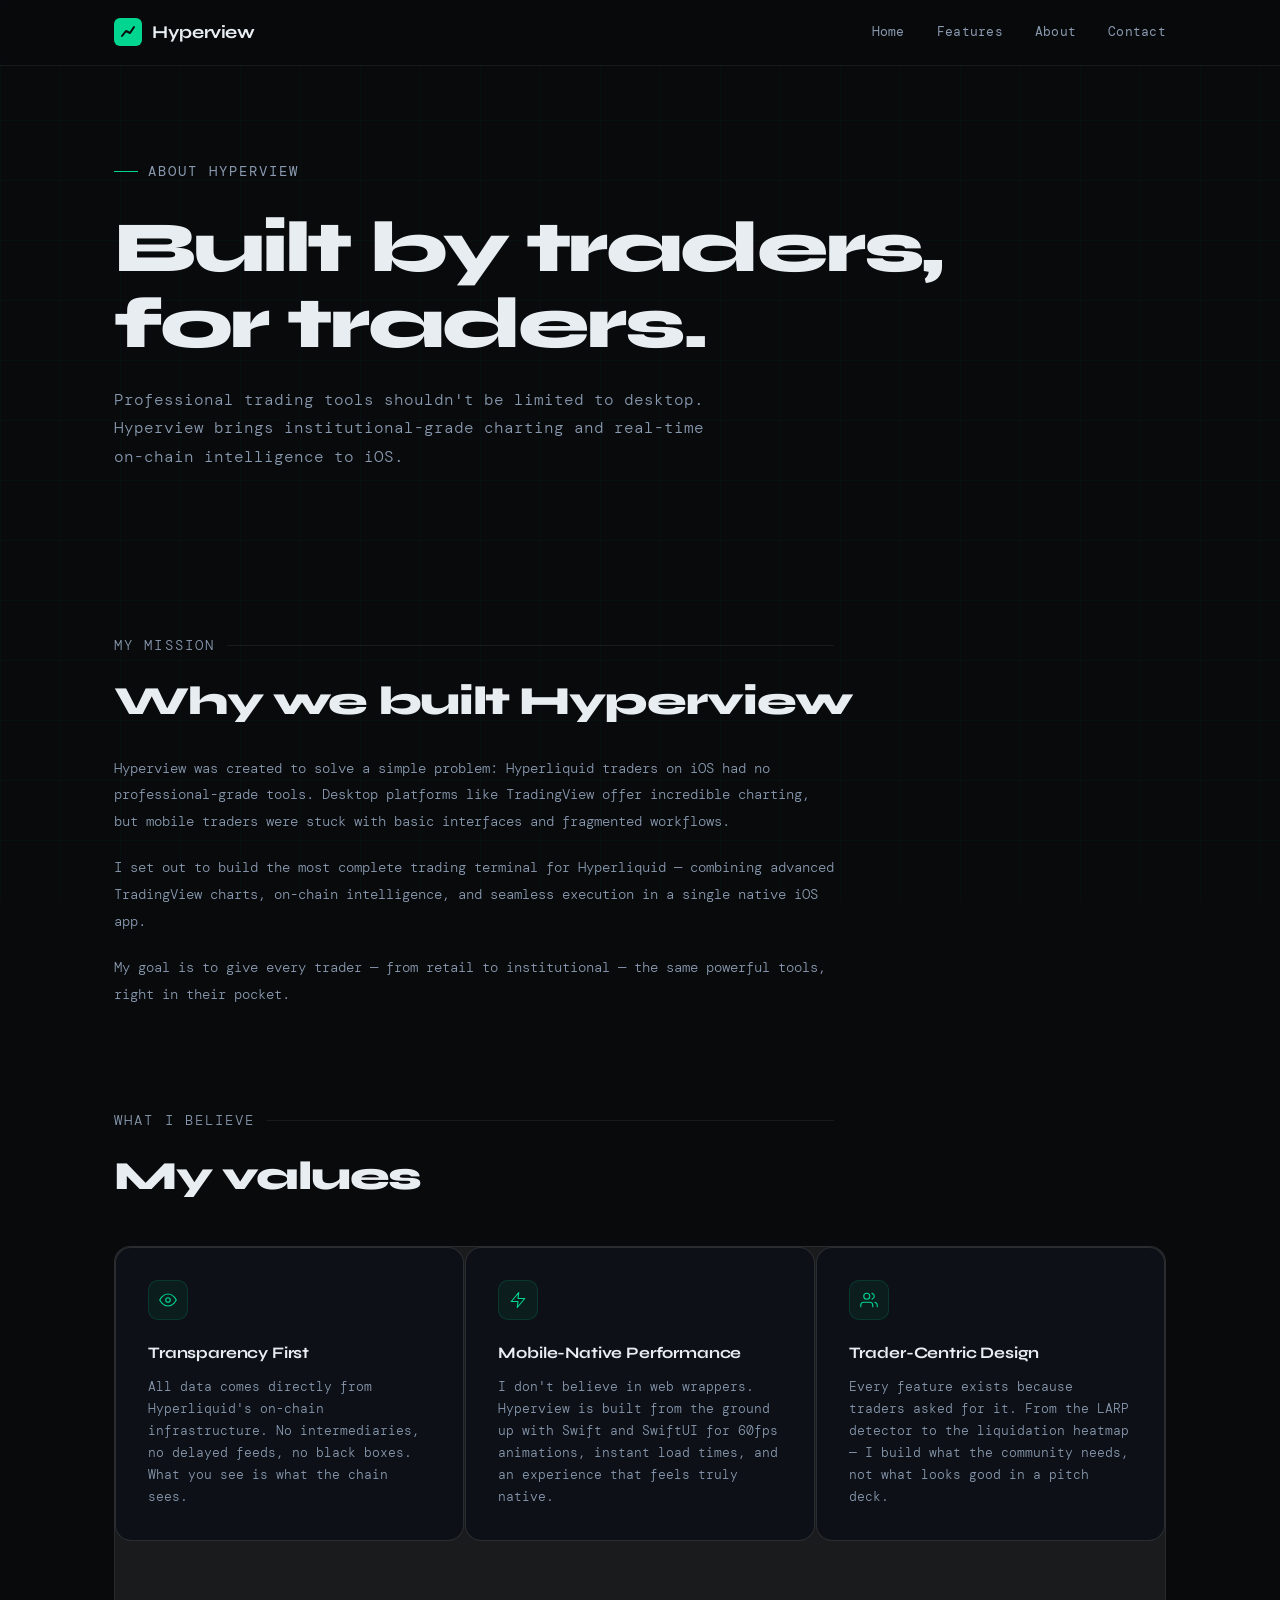
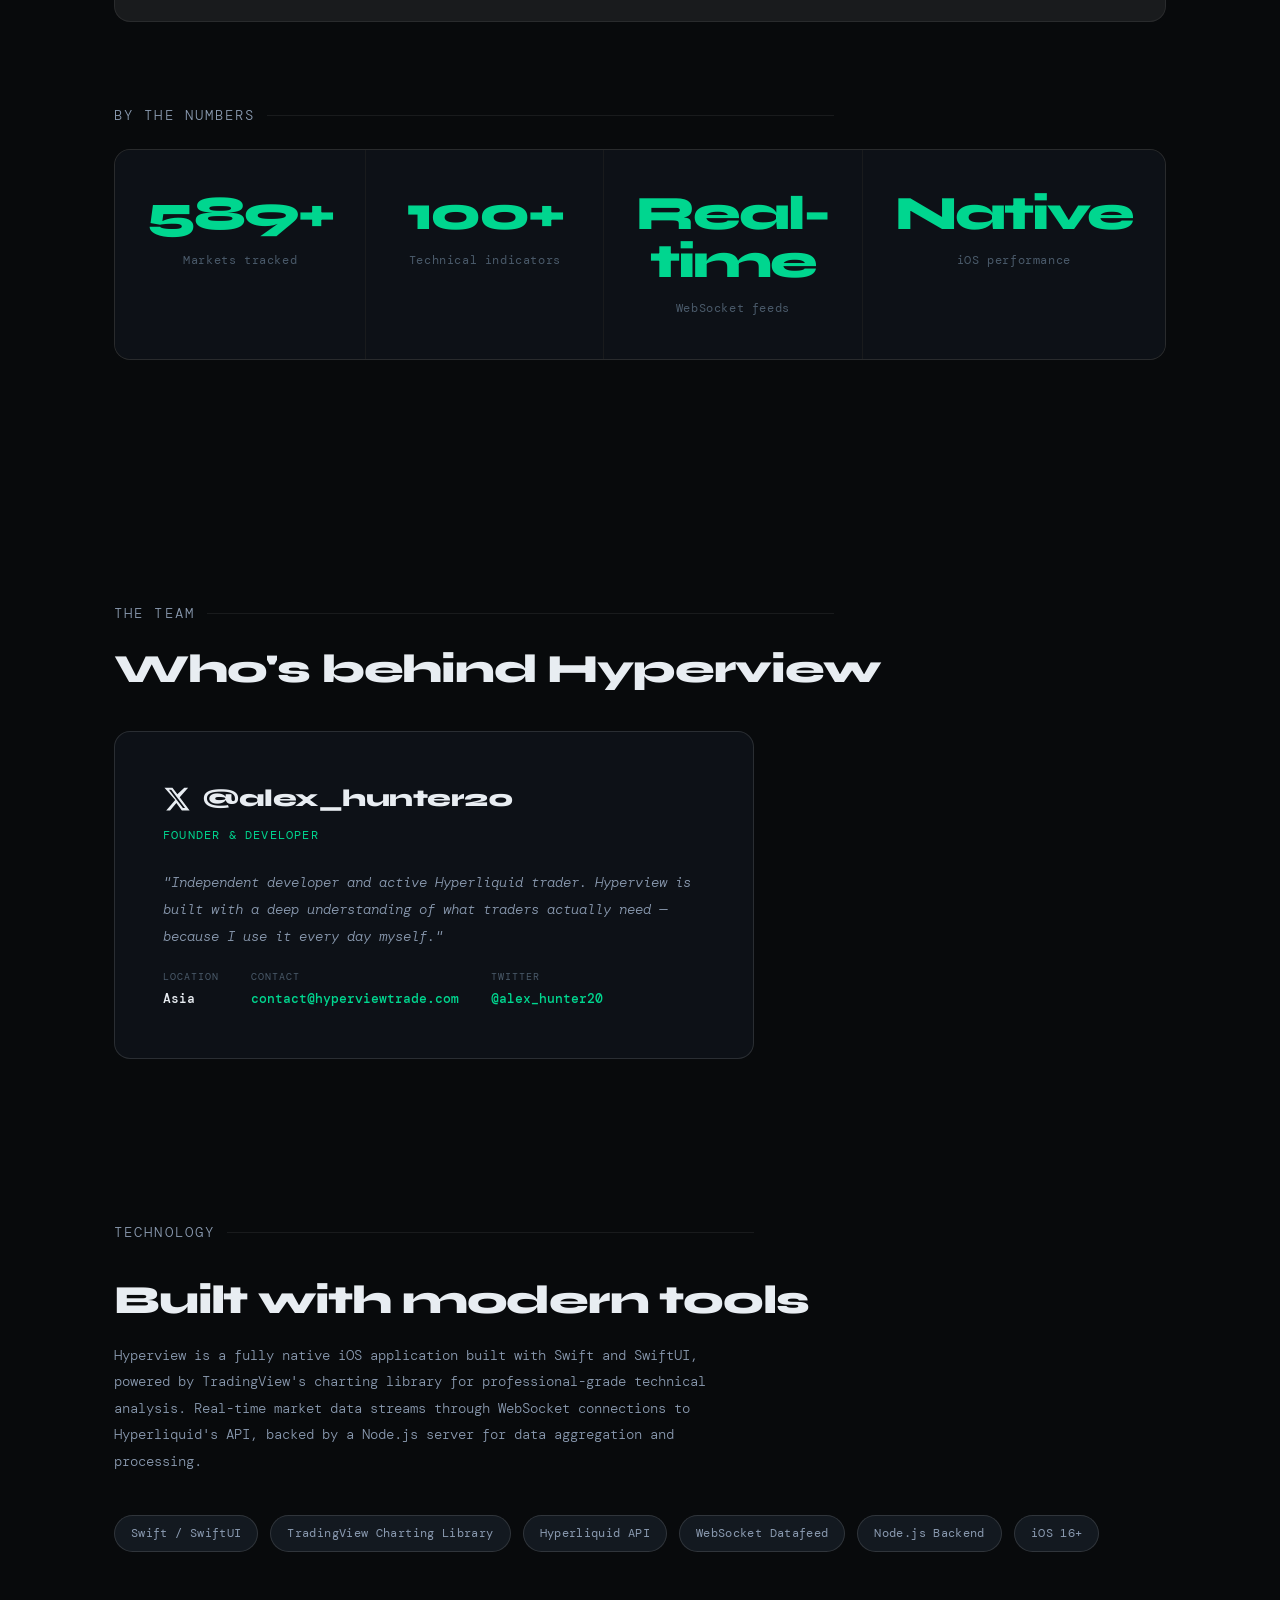
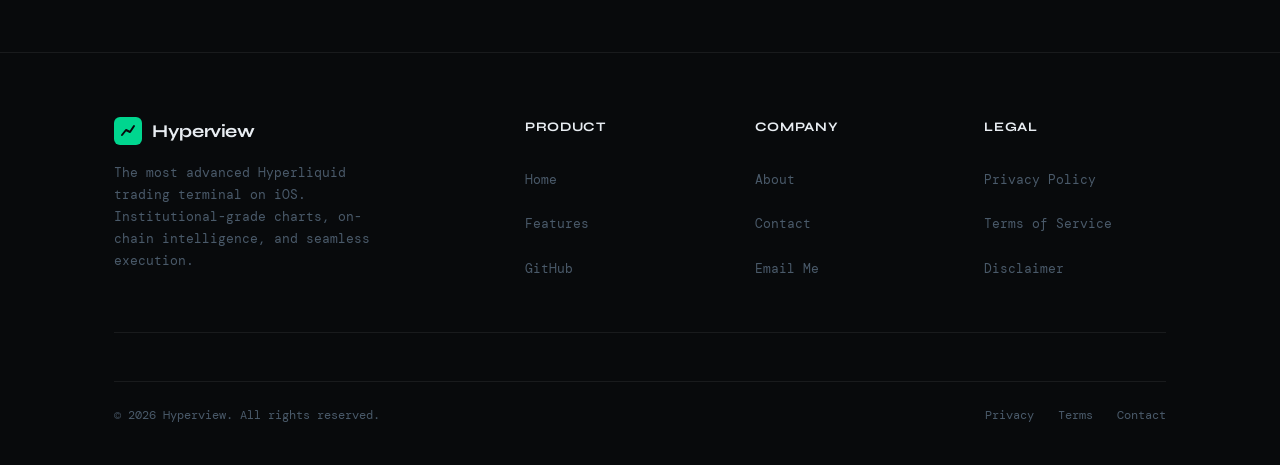
==== commit 0e0b1202: "Replace "Why I built" with "Why we built" on about page Co-Authored-By: Claude Sonnet 4.6 <noreply@a" ====
--- a/about.html
+++ b/about.html
@@ -422,7 +422,7 @@
  <section class="content-section">
  <div class="container">
  <p class="section-label">My Mission</p>
- <h2>Why I built <span class="accent">Hyperview</span></h2>
+ <h2>Why we built <span class="accent">Hyperview</span></h2>
  <p>Hyperview was created to solve a simple problem: Hyperliquid traders on iOS had no professional-grade tools. Desktop platforms like TradingView offer incredible charting, but mobile traders were stuck with basic interfaces and fragmented workflows.</p>
  <p>I set out to build the most complete trading terminal for Hyperliquid — combining advanced TradingView charts, on-chain intelligence, and seamless execution in a single native iOS app.</p>
  <p>My goal is to give every trader — from retail to institutional — the same powerful tools, right in their pocket.</p>
--- a/style.css
+++ b/style.css
@@ -979,6 +979,10 @@
   letter-spacing: -0.02em;
 }
 
+.section-number {
+  margin-right: 0.45em;
+}
+
 .legal-content h3 {
   font-size: 17px;
   font-weight: 600;
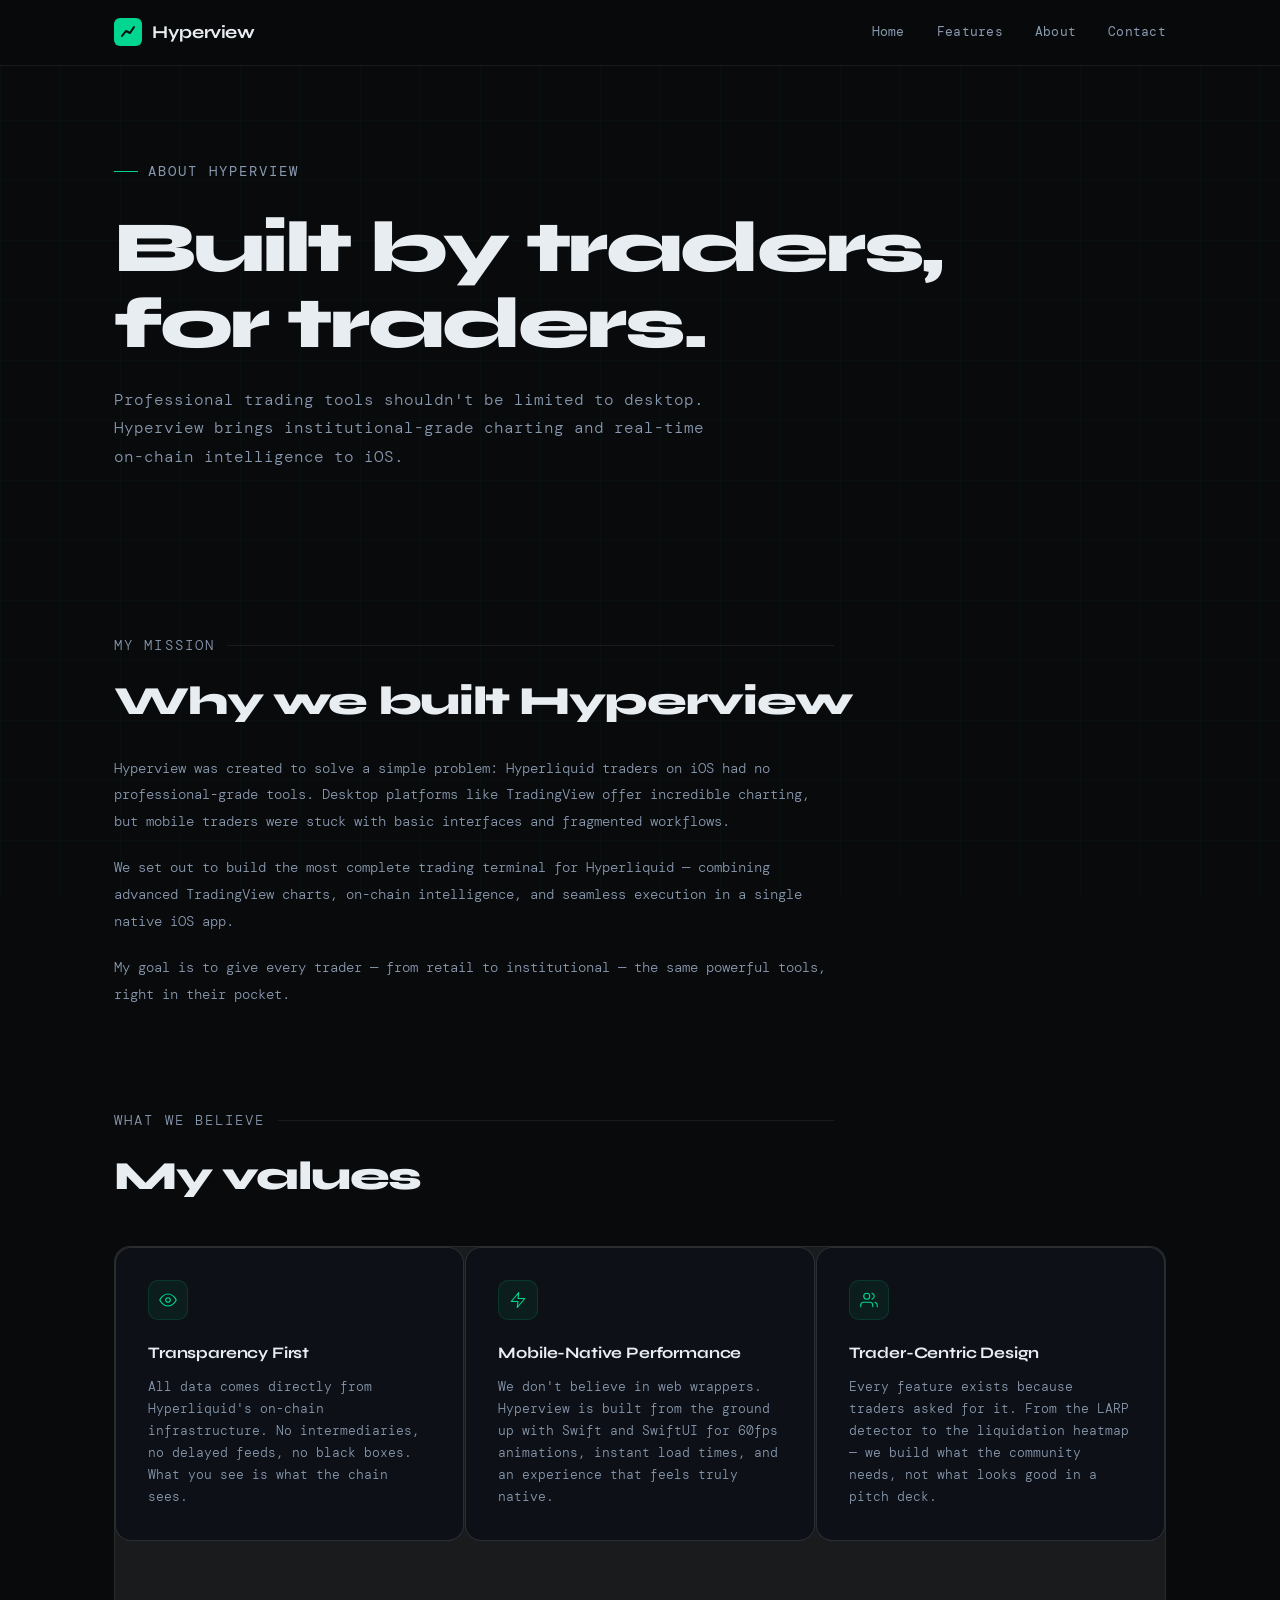
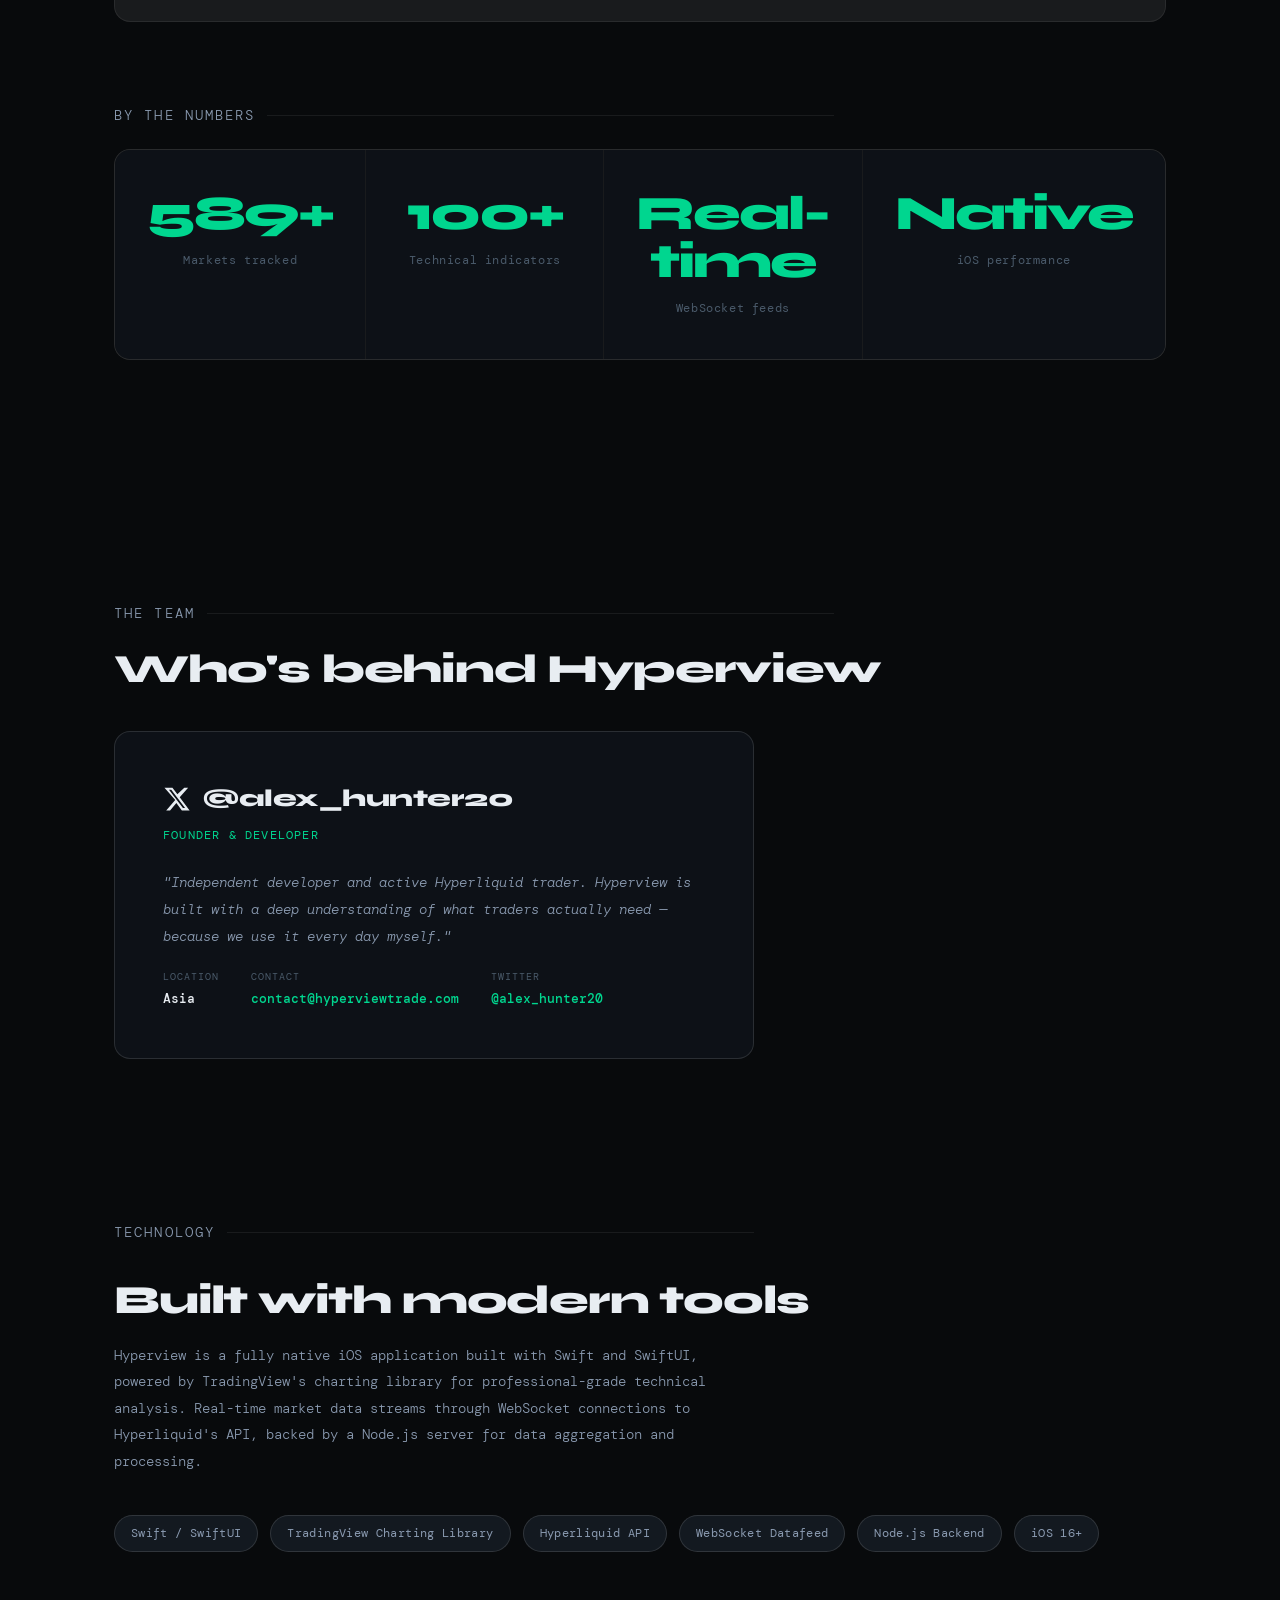
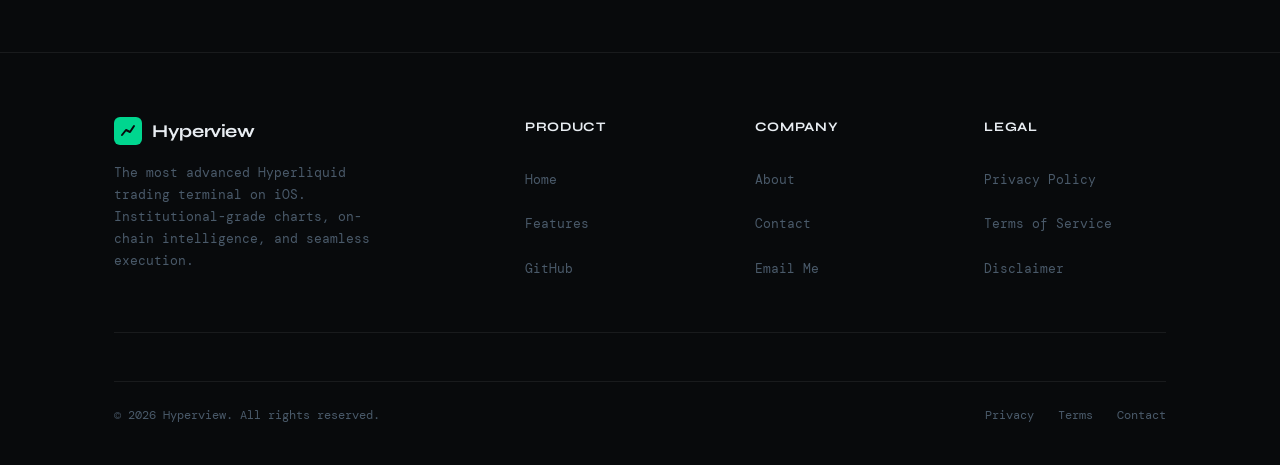
==== commit 50c6aa2f: "Replace all I/my/me with we/our/us across site, fix grammar Co-Authored-By: Claude Sonnet 4.6 <norep" ====
--- a/about.html
+++ b/about.html
@@ -424,7 +424,7 @@
  <p class="section-label">My Mission</p>
  <h2>Why we built <span class="accent">Hyperview</span></h2>
  <p>Hyperview was created to solve a simple problem: Hyperliquid traders on iOS had no professional-grade tools. Desktop platforms like TradingView offer incredible charting, but mobile traders were stuck with basic interfaces and fragmented workflows.</p>
- <p>I set out to build the most complete trading terminal for Hyperliquid — combining advanced TradingView charts, on-chain intelligence, and seamless execution in a single native iOS app.</p>
+ <p>We set out to build the most complete trading terminal for Hyperliquid — combining advanced TradingView charts, on-chain intelligence, and seamless execution in a single native iOS app.</p>
  <p>My goal is to give every trader — from retail to institutional — the same powerful tools, right in their pocket.</p>
  </div>
  </section>
@@ -432,7 +432,7 @@
  <!-- WHAT WE BELIEVE -->
  <section class="content-section" style="padding-top: 0;">
  <div class="container">
- <p class="section-label">What I Believe</p>
+ <p class="section-label">What we Believe</p>
  <h2>My values</h2>
  <div class="values-grid">
  <div class="value-card">
@@ -447,14 +447,14 @@
  <svg viewBox="0 0 24 24"><path d="M13 2L3 14h9l-1 8 10-12h-9l1-8z"/></svg>
  </div>
  <h3>Mobile-Native Performance</h3>
- <p>I don't believe in web wrappers. Hyperview is built from the ground up with Swift and SwiftUI for 60fps animations, instant load times, and an experience that feels truly native.</p>
+ <p>We don't believe in web wrappers. Hyperview is built from the ground up with Swift and SwiftUI for 60fps animations, instant load times, and an experience that feels truly native.</p>
  </div>
  <div class="value-card">
  <div class="value-icon">
  <svg viewBox="0 0 24 24"><path d="M17 21v-2a4 4 0 0 0-4-4H5a4 4 0 0 0-4 4v2"/><circle cx="9" cy="7" r="4"/><path d="M23 21v-2a4 4 0 0 0-3-3.87"/><path d="M16 3.13a4 4 0 0 1 0 7.75"/></svg>
  </div>
  <h3>Trader-Centric Design</h3>
- <p>Every feature exists because traders asked for it. From the LARP detector to the liquidation heatmap — I build what the community needs, not what looks good in a pitch deck.</p>
+ <p>Every feature exists because traders asked for it. From the LARP detector to the liquidation heatmap — we build what the community needs, not what looks good in a pitch deck.</p>
  </div>
  </div>
  </div>
@@ -496,7 +496,7 @@
  <a href="https://x.com/alex_hunter20" target="_blank" rel="noopener noreferrer" style="color:var(--text);text-decoration:none;">@alex_hunter20</a>
  </div>
  <div class="team-role">Founder & Developer</div>
- <p class="team-bio">"Independent developer and active Hyperliquid trader. Hyperview is built with a deep understanding of what traders actually need — because I use it every day myself."</p>
+ <p class="team-bio">"Independent developer and active Hyperliquid trader. Hyperview is built with a deep understanding of what traders actually need — because we use it every day myself."</p>
  <div class="team-meta">
  <div class="team-meta-item">
  <span class="team-meta-label">Location</span>
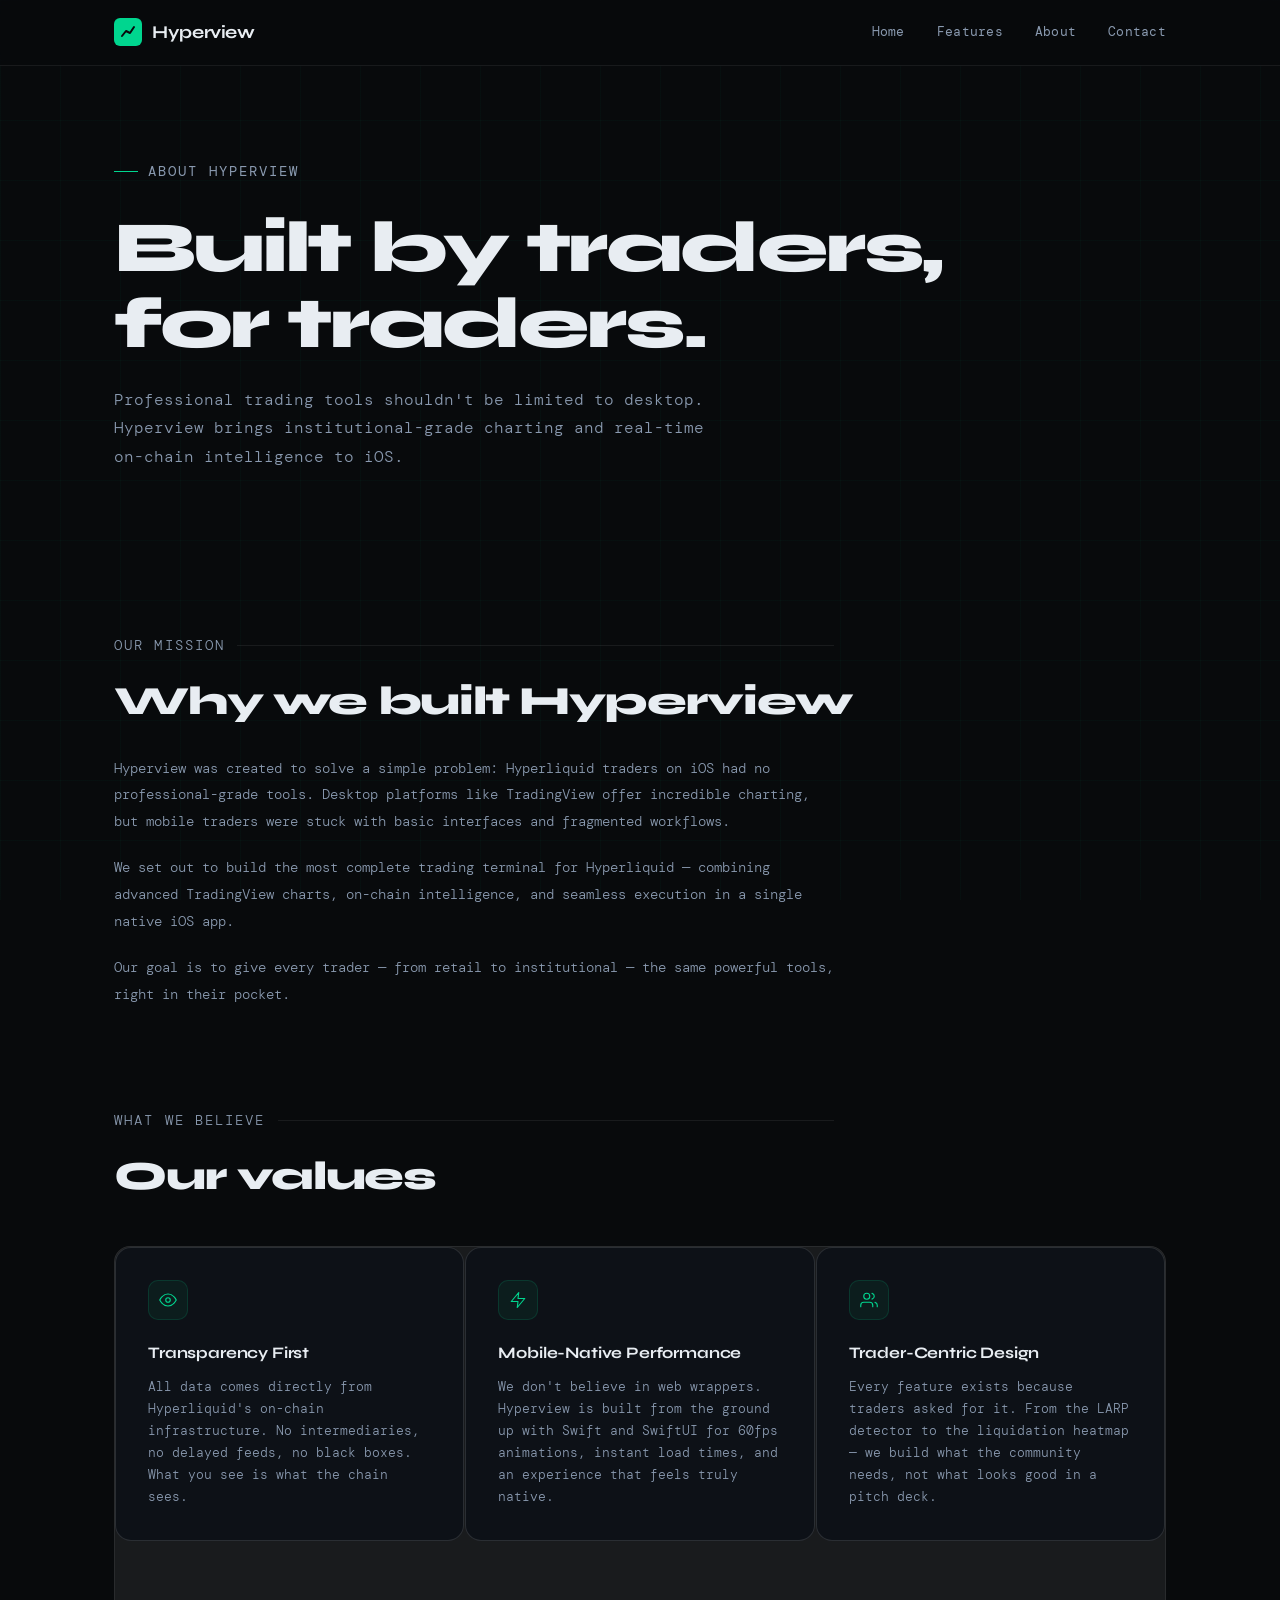
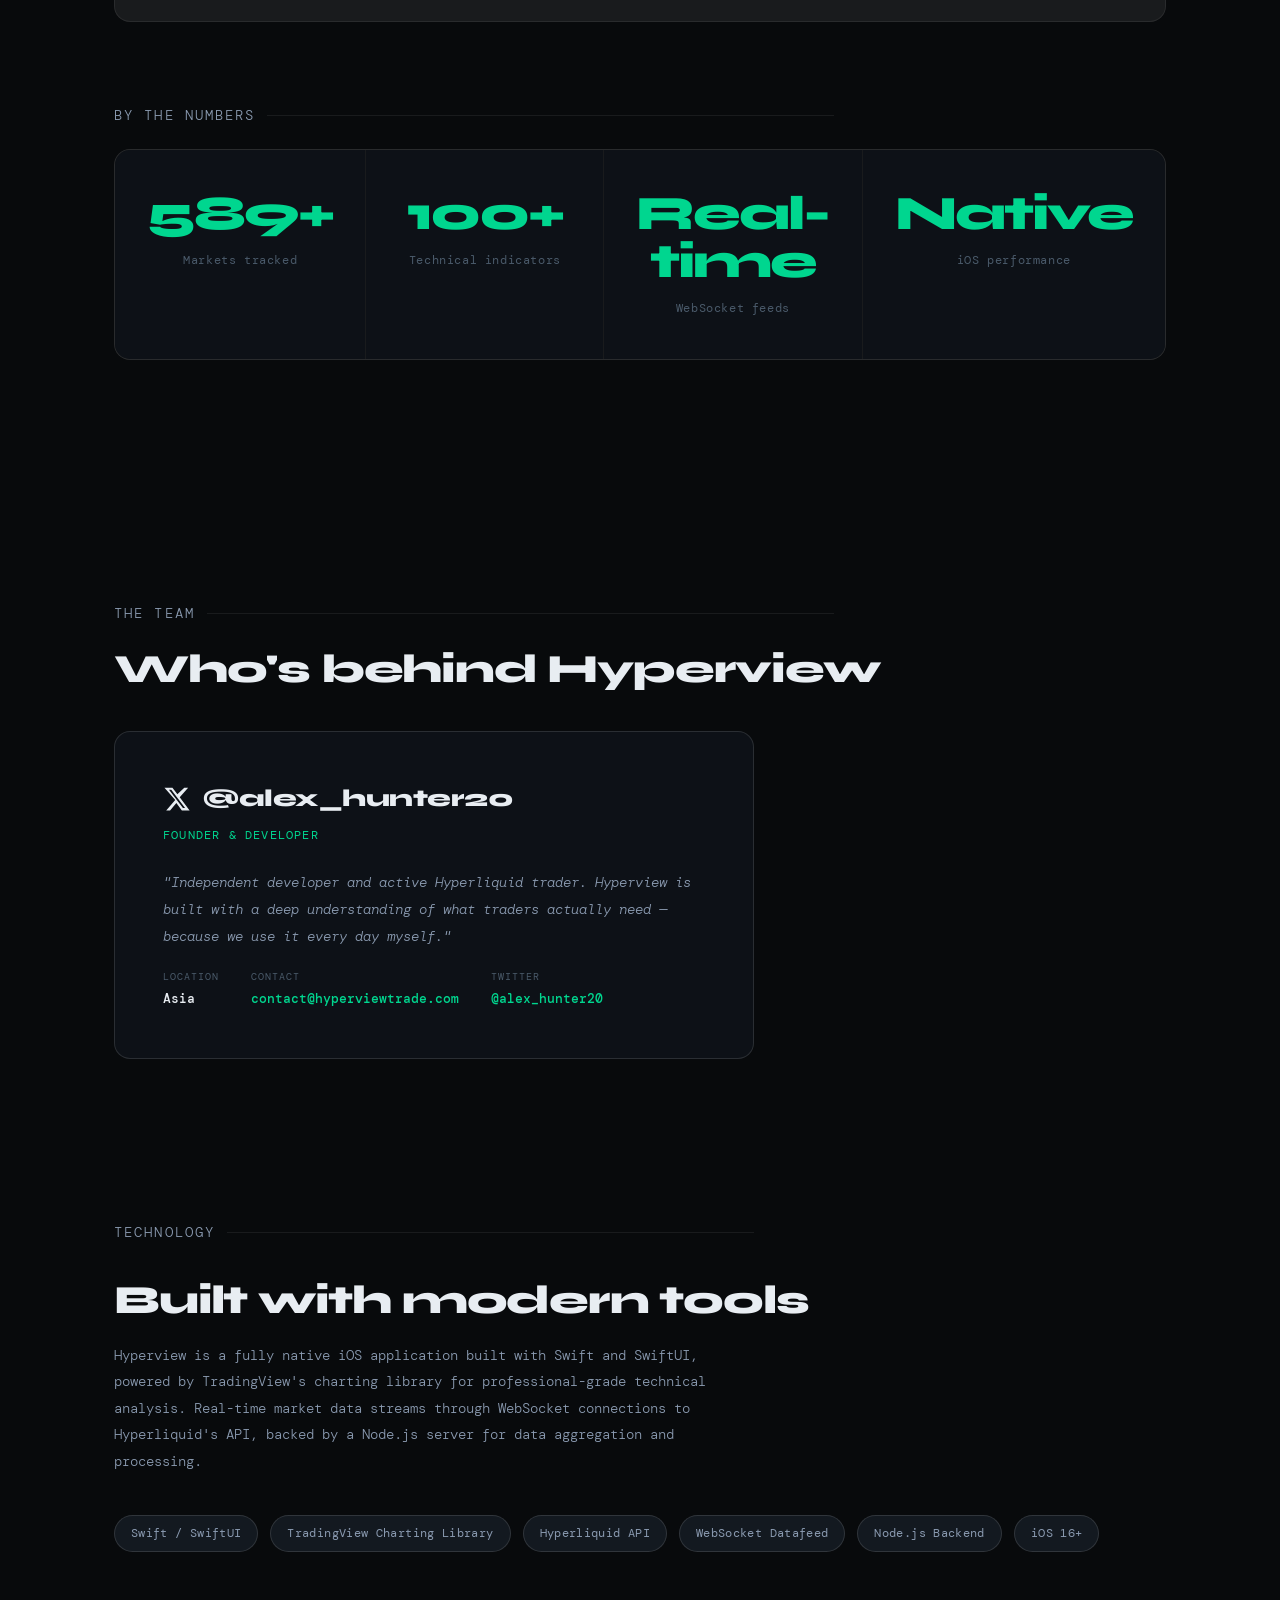
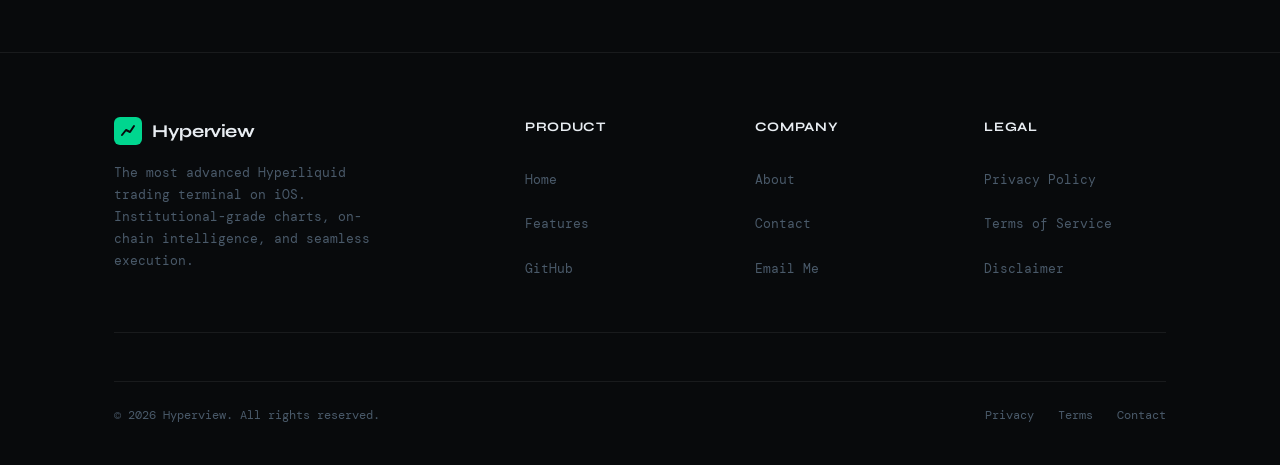
==== commit 24693c1b: "Fix remaining My/my occurrences → Our/our across site Co-Authored-By: Claude Opus 4.6 <noreply@anthr" ====
--- a/about.html
+++ b/about.html
@@ -421,19 +421,19 @@
  <!-- OUR MISSION -->
  <section class="content-section">
  <div class="container">
- <p class="section-label">My Mission</p>
+ <p class="section-label">Our Mission</p>
  <h2>Why we built <span class="accent">Hyperview</span></h2>
  <p>Hyperview was created to solve a simple problem: Hyperliquid traders on iOS had no professional-grade tools. Desktop platforms like TradingView offer incredible charting, but mobile traders were stuck with basic interfaces and fragmented workflows.</p>
  <p>We set out to build the most complete trading terminal for Hyperliquid — combining advanced TradingView charts, on-chain intelligence, and seamless execution in a single native iOS app.</p>
- <p>My goal is to give every trader — from retail to institutional — the same powerful tools, right in their pocket.</p>
+ <p>Our goal is to give every trader — from retail to institutional — the same powerful tools, right in their pocket.</p>
  </div>
  </section>
 
  <!-- WHAT WE BELIEVE -->
  <section class="content-section" style="padding-top: 0;">
  <div class="container">
- <p class="section-label">What we Believe</p>
- <h2>My values</h2>
+ <p class="section-label">What We Believe</p>
+ <h2>Our values</h2>
  <div class="values-grid">
  <div class="value-card">
  <div class="value-icon">
